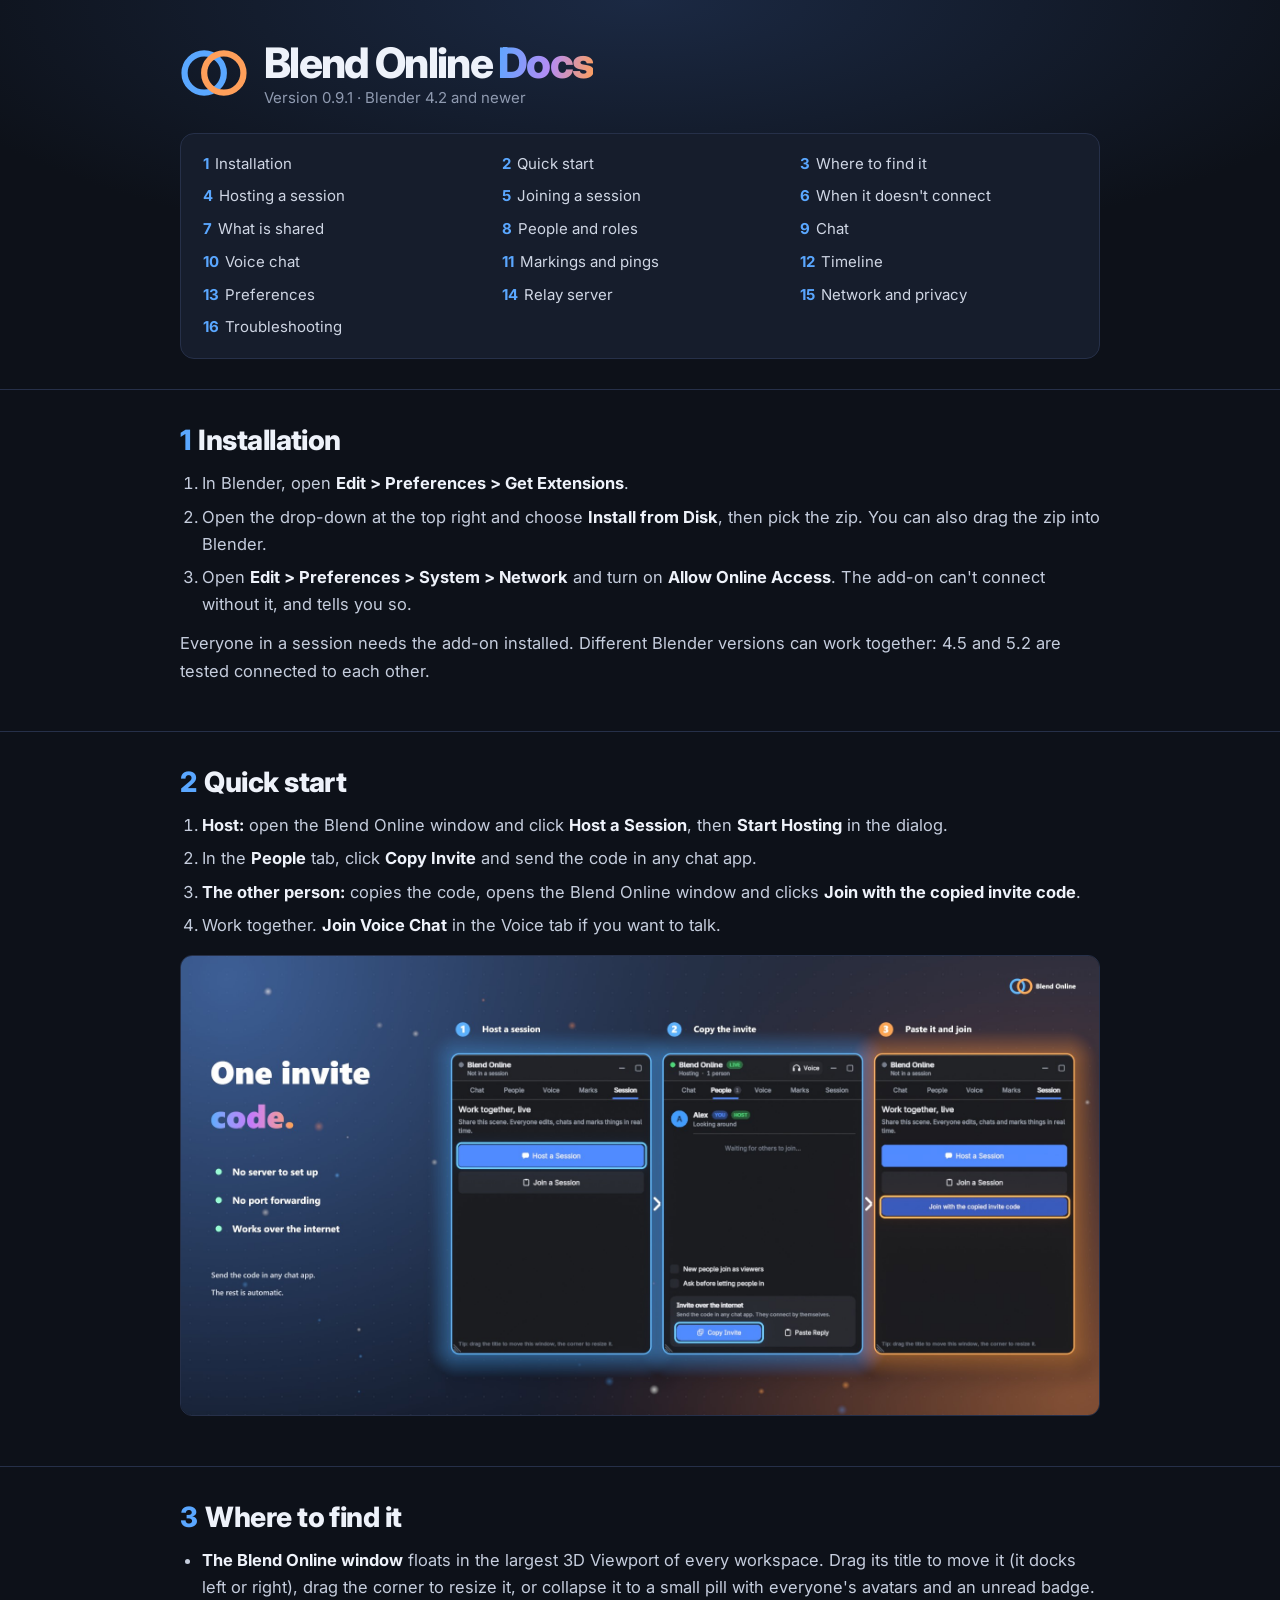
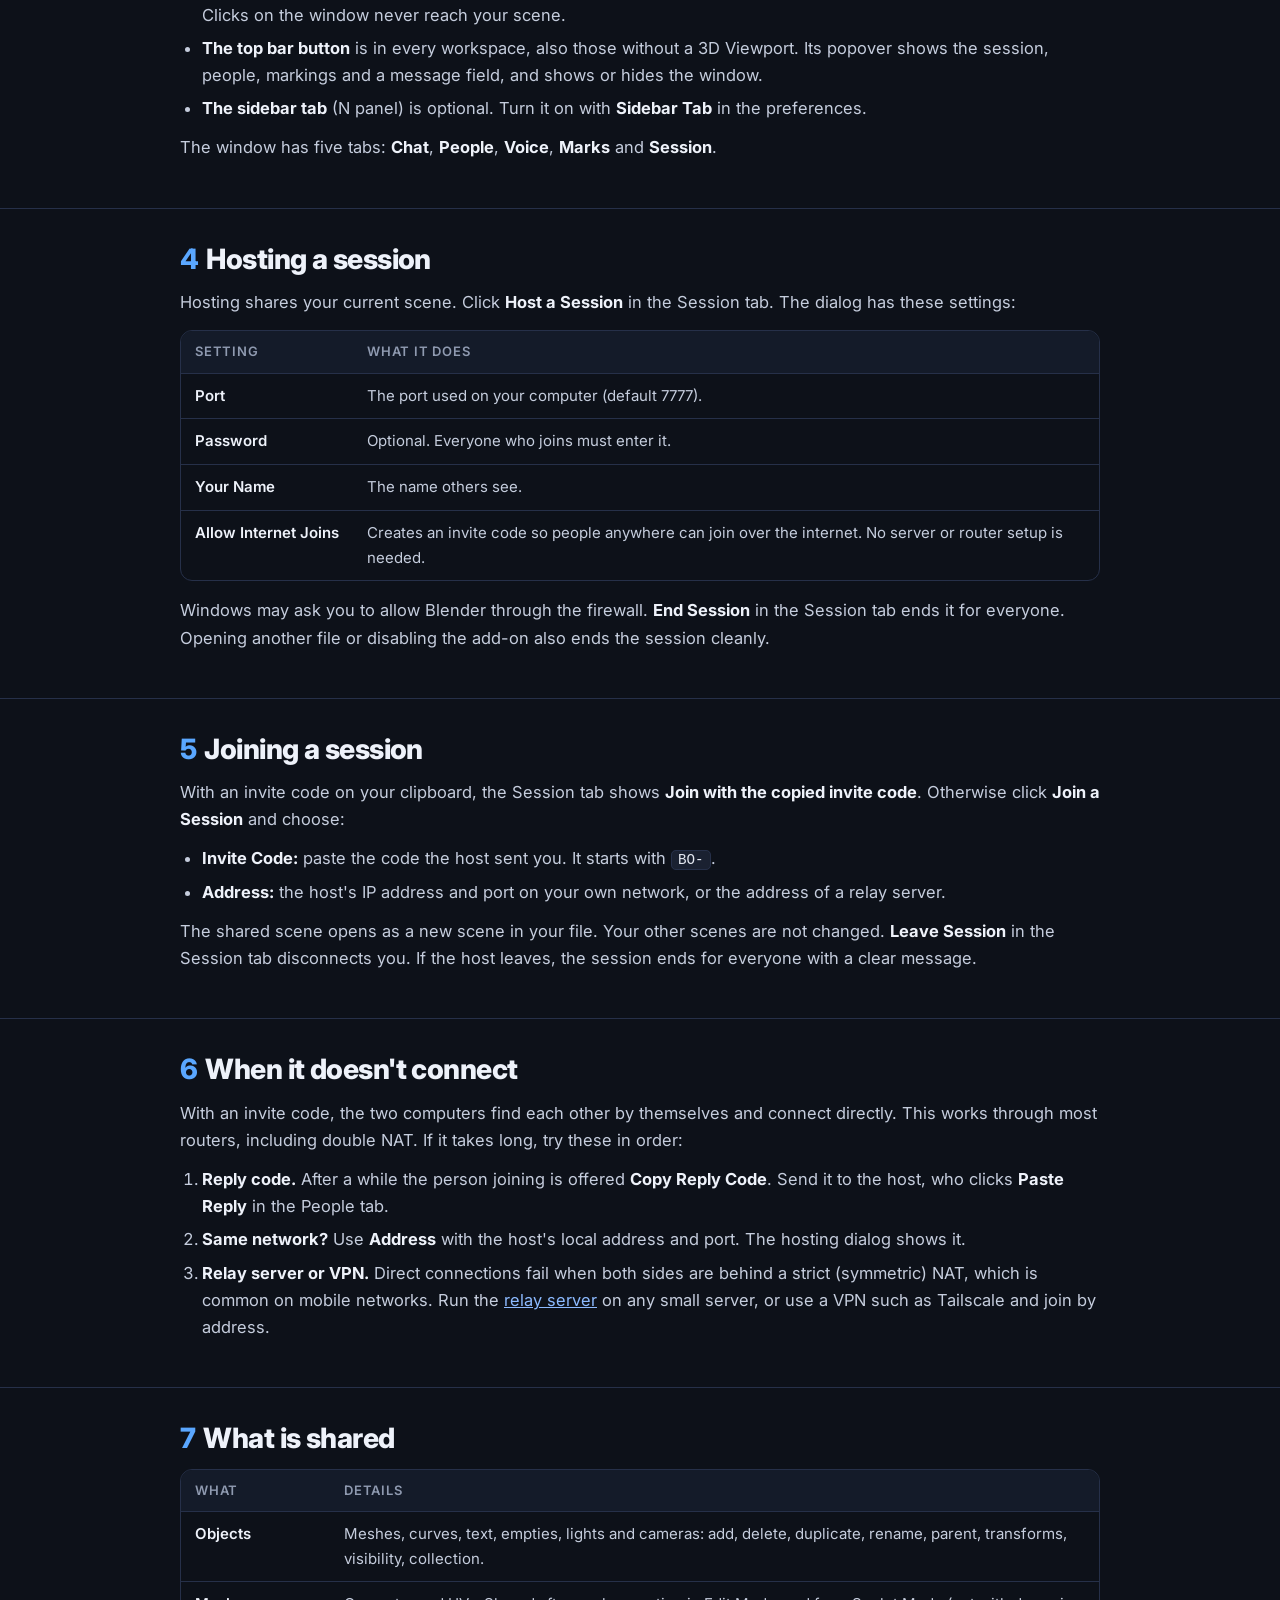
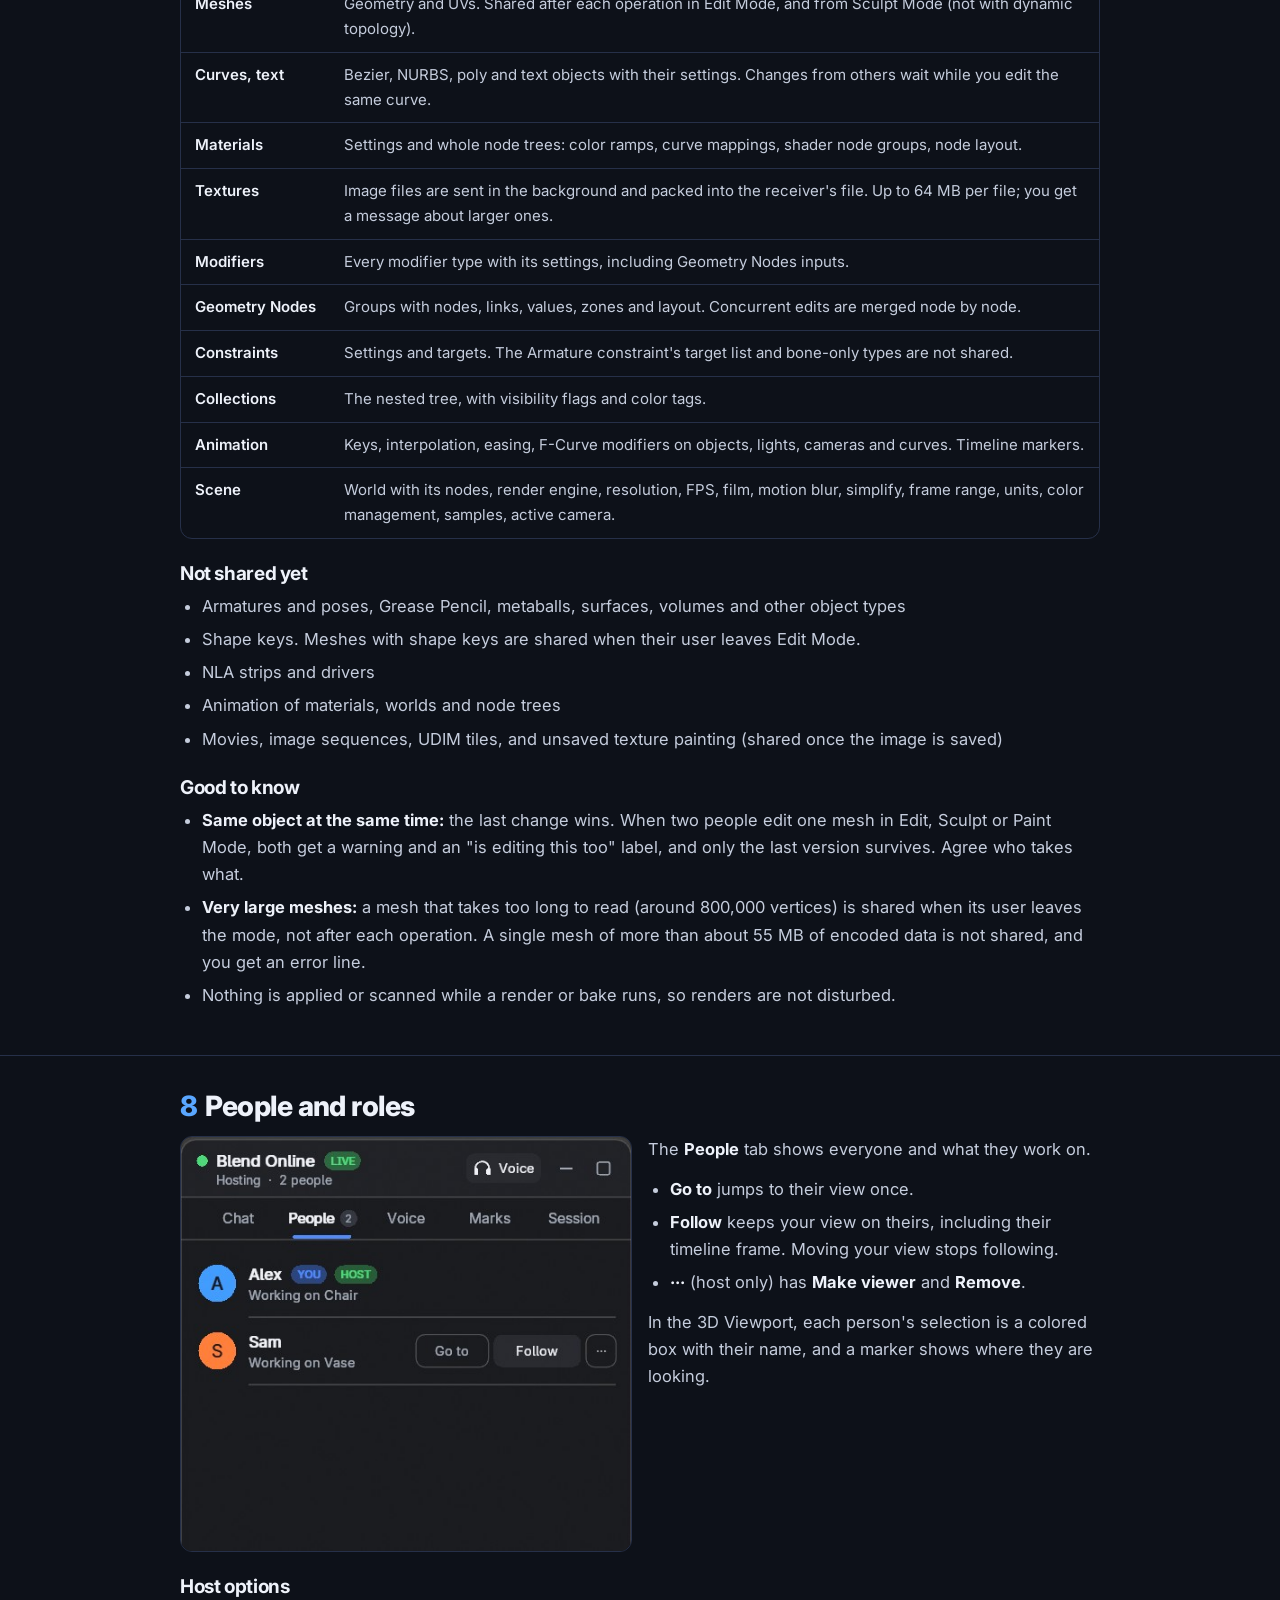
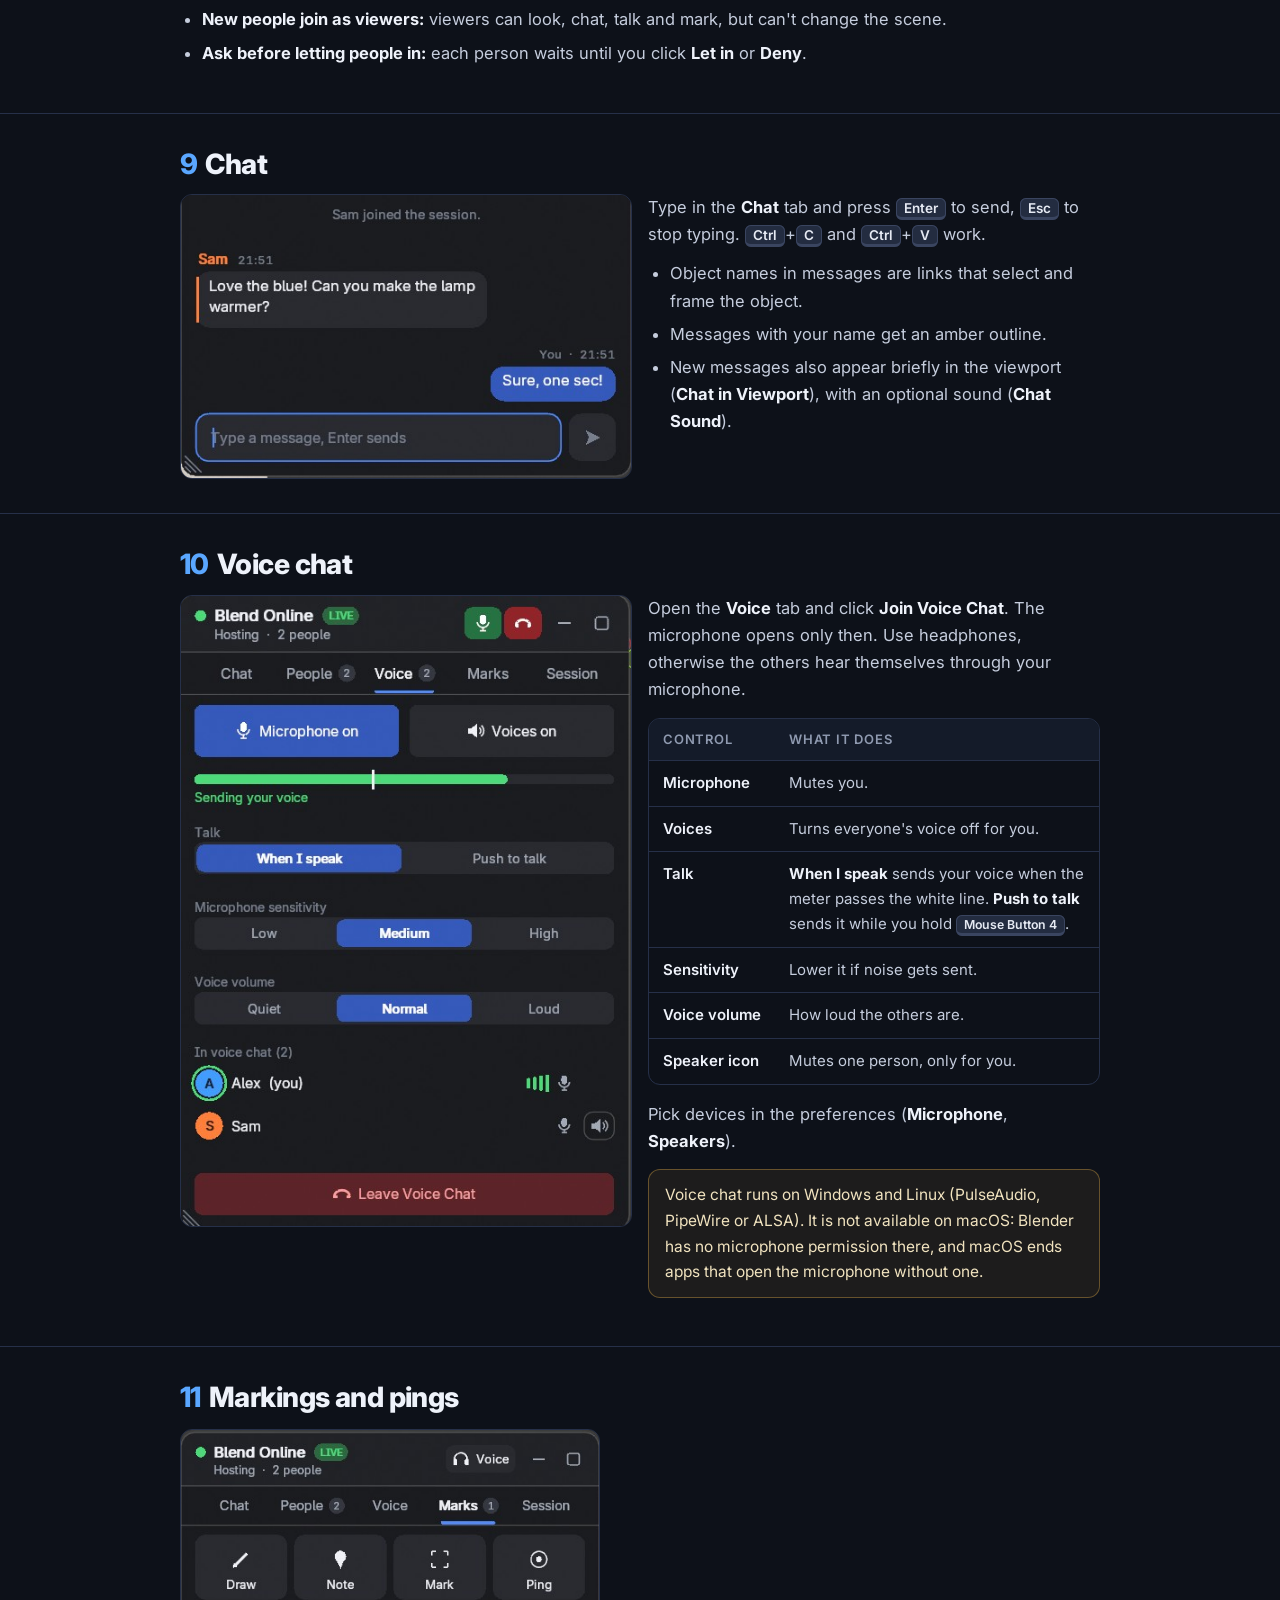
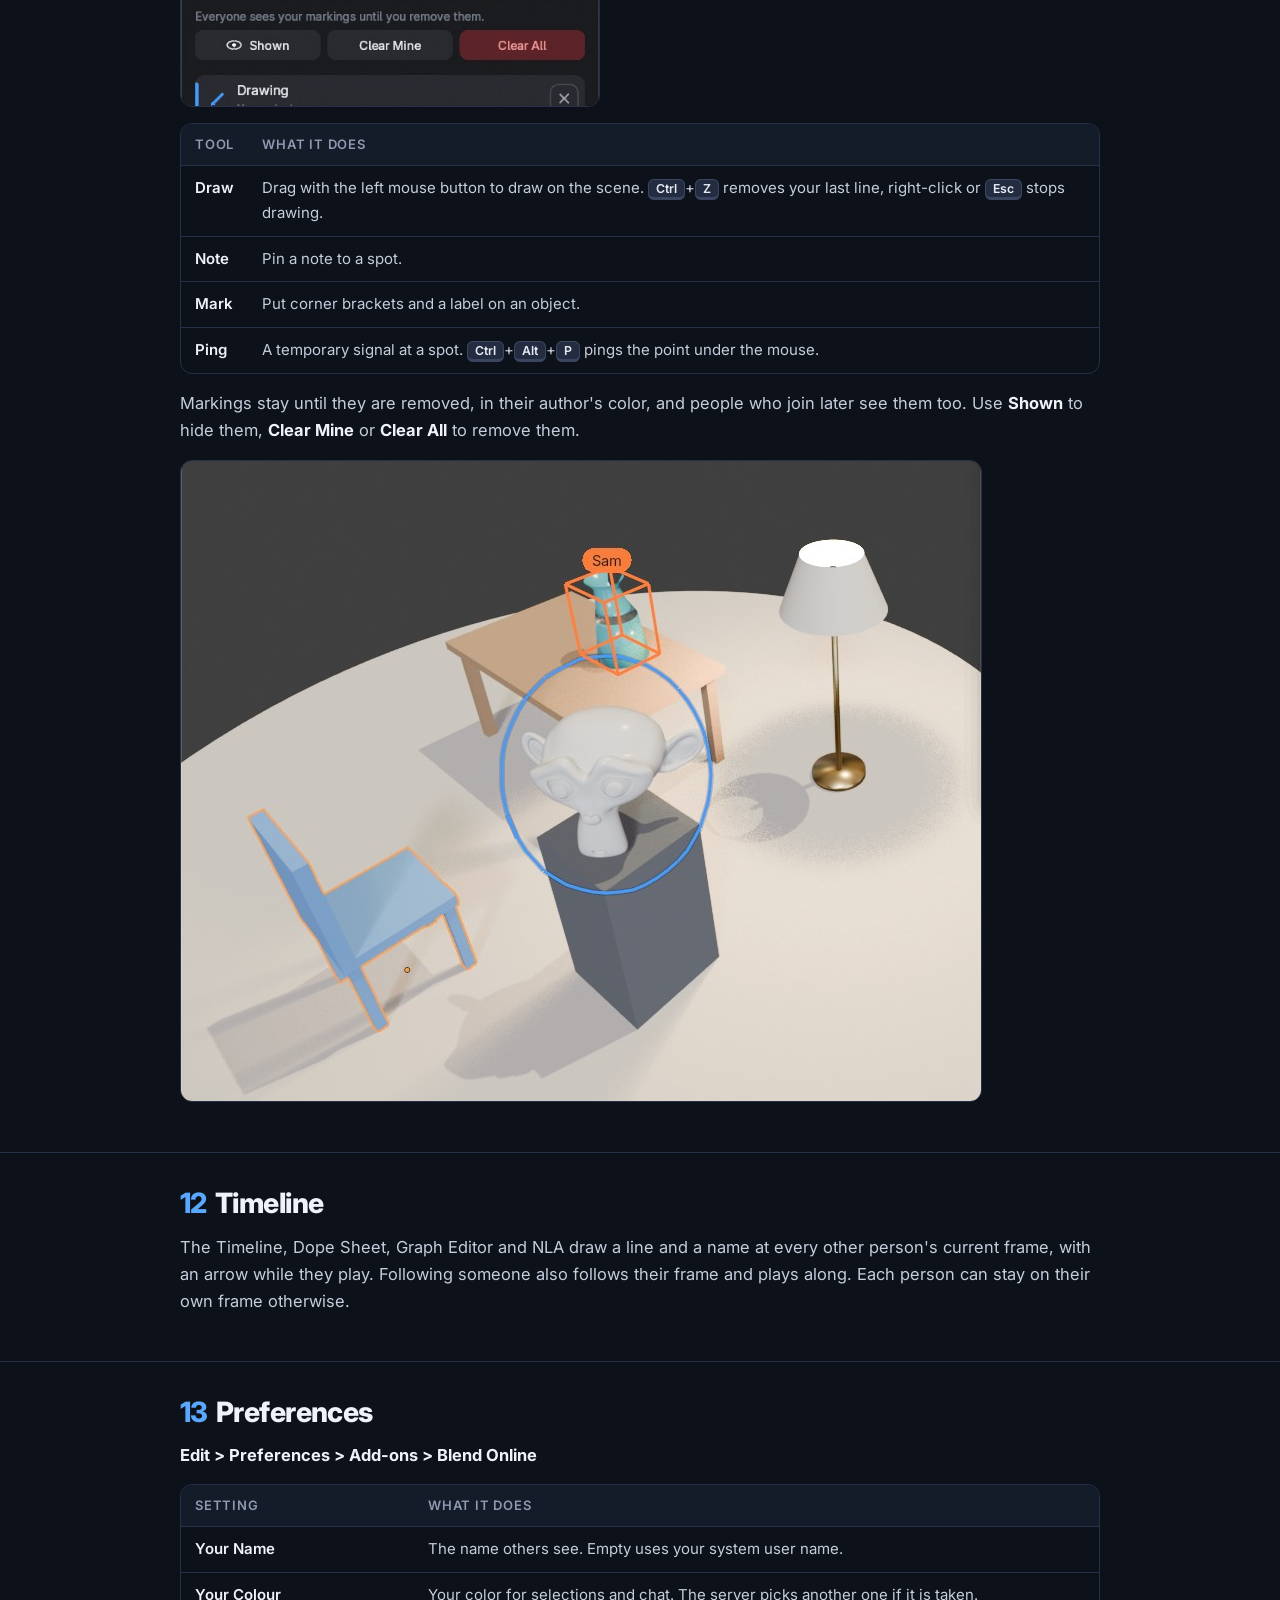
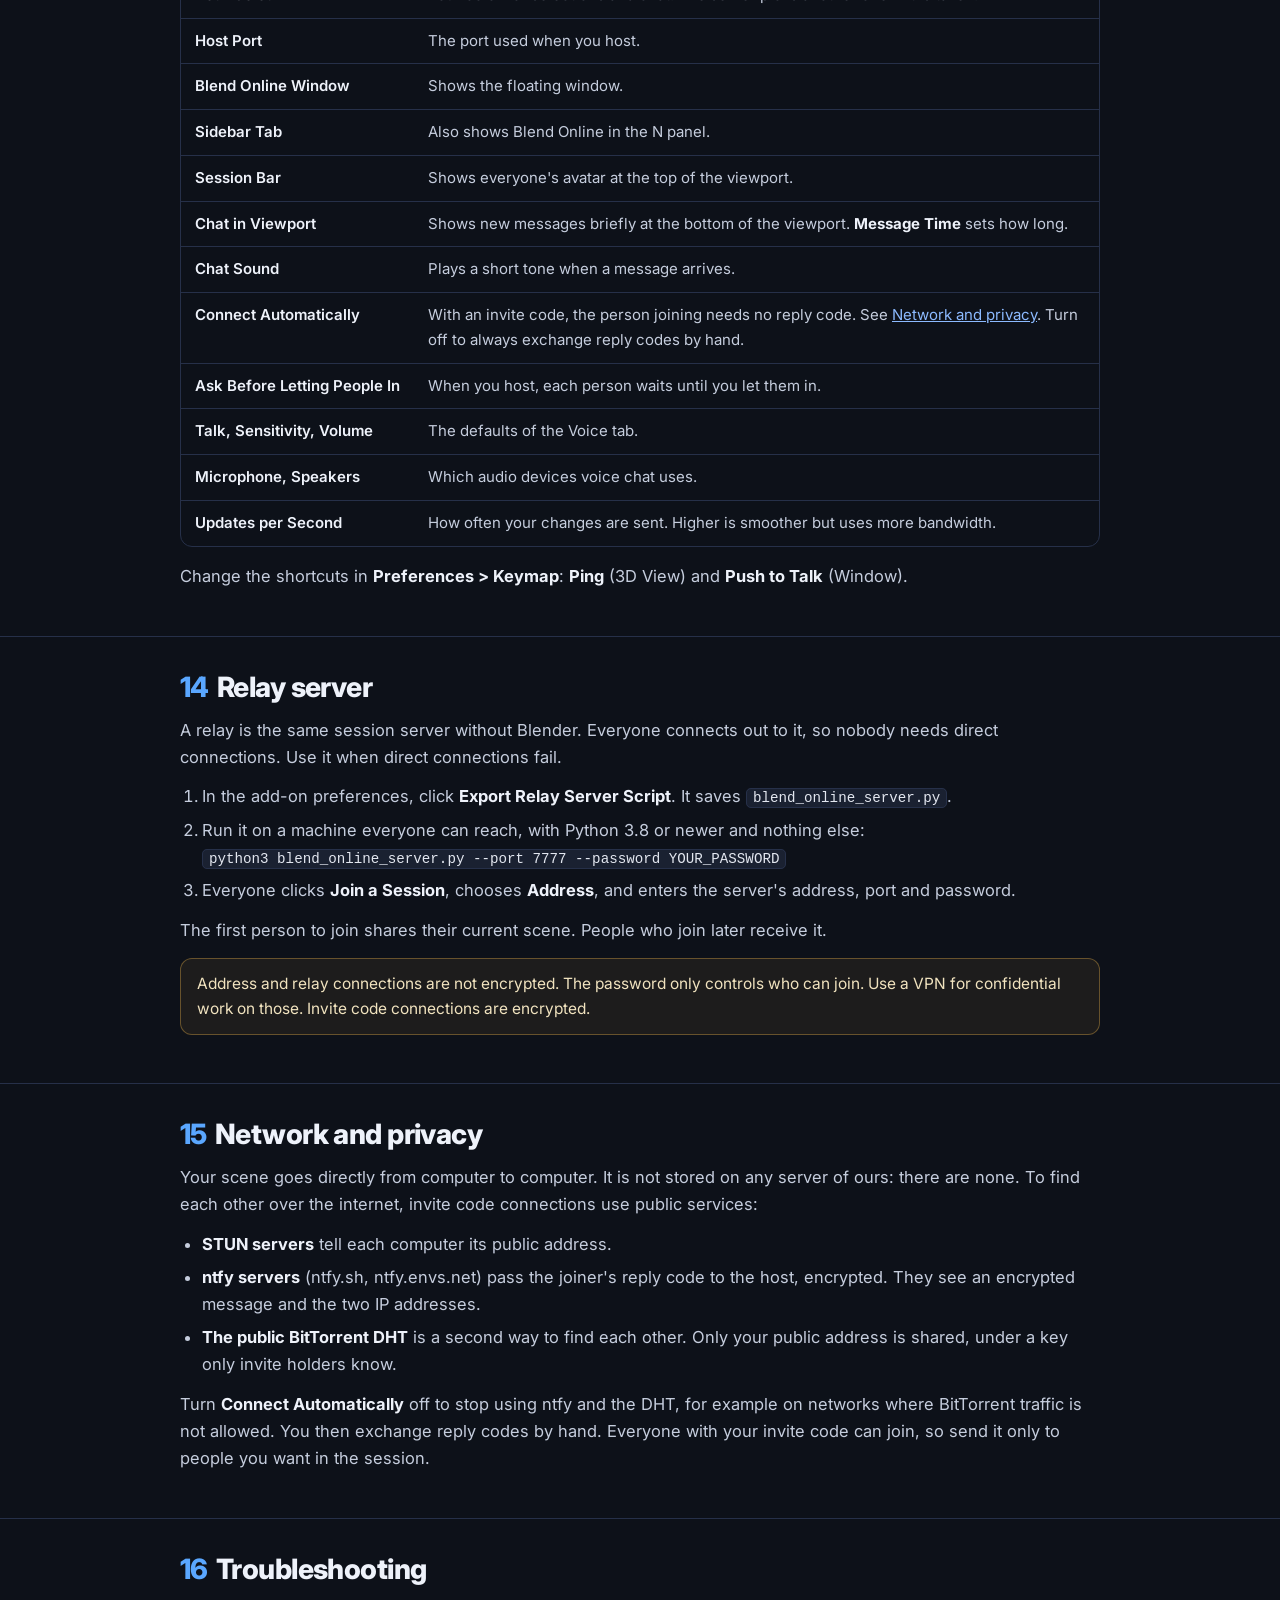
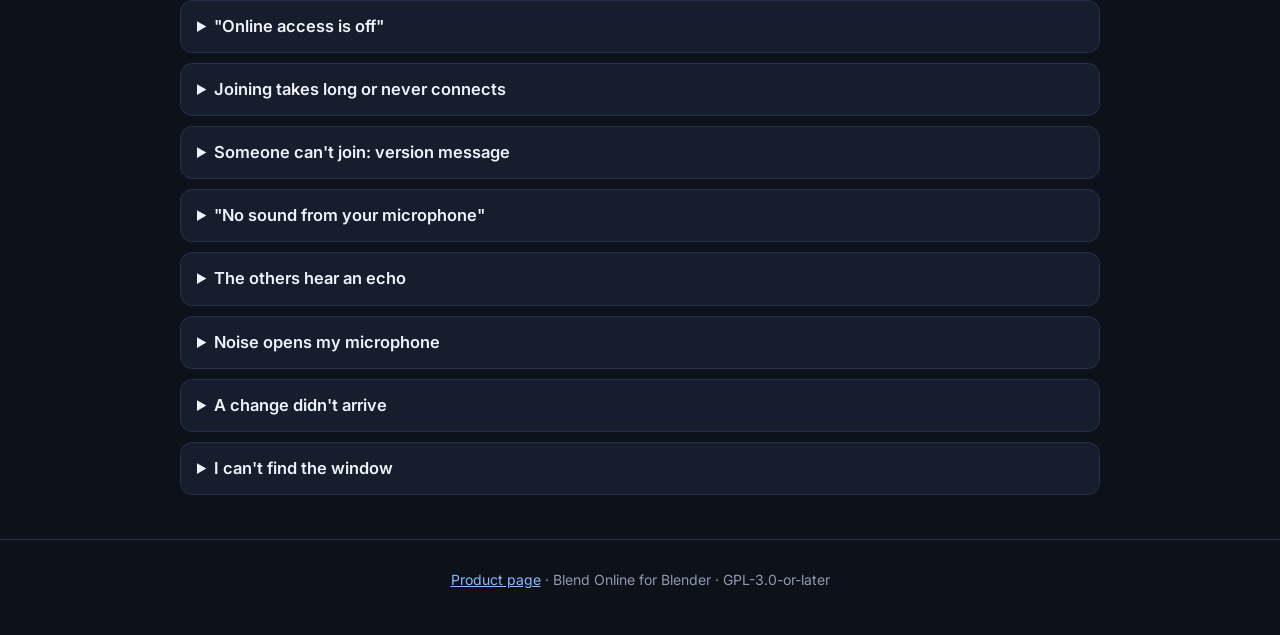
==== docs.html @ 341006d5 "Add Blend Online product page and documentation Co-Authored-By: Claude Opus 5.5 <noreply@anthropic.c" ====
<!doctype html>
<html lang="en">
<head>
<meta charset="utf-8">
<meta name="viewport" content="width=device-width, initial-scale=1">
<title>Blend Online Docs</title>
<meta name="description" content="Documentation for the Blend Online Blender add-on: installation, hosting and joining, what is shared, people and roles, chat, voice, markings, preferences, the relay server and troubleshooting.">
<link rel="icon" href="images/logo.png">
<link rel="stylesheet" href="assets/style.css">
<style>
body { font-size: 16.5px; line-height: 1.65; }
.wrap { max-width: 960px; }
header { padding: 40px 0 30px; background: radial-gradient(ellipse 80% 90% at 50% 0%, #1b2943 0%, var(--bg) 75%); }
.brand .logo { width: 68px; height: 50px; }
.brand h1 { font-size: clamp(28px, 4.5vw, 42px); line-height: 1.1; }
.brand small { display: block; font-size: 15px; color: var(--muted); font-weight: 400; letter-spacing: 0; margin-top: 4px; }
section { padding: 34px 0; }
h2 { font-size: 28px; }
h2 .n { color: var(--accent); margin-right: 8px; }
h3 { font-size: 19px; margin: 24px 0 8px; }
p { margin: 0 0 12px; }
ol, ul { margin: 0 0 12px; padding-left: 22px; color: var(--soft); }
li { margin-bottom: 6px; }
.toc { display: grid; grid-template-columns: repeat(3, 1fr); gap: 8px 22px; margin-top: 26px; padding: 18px 22px;
  background: var(--card); border: 1px solid var(--line); border-radius: 14px; }
.toc a { color: #cfd6e4; text-decoration: none; font-size: 15px; }
.toc a:hover { color: var(--accent2); }
.toc a span { color: var(--accent); margin-right: 6px; font-weight: 700; }
.tbl-wrap { overflow-x: auto; margin: 14px 0 16px; border: 1px solid var(--line); border-radius: 12px; }
table { width: 100%; border-collapse: collapse; font-size: 15px; }
th, td { text-align: left; padding: 10px 14px; border-bottom: 1px solid var(--line); vertical-align: top; color: var(--soft); }
tr:last-child td { border-bottom: 0; }
th { background: #141b29; color: var(--muted); font-weight: 600; font-size: 13px; text-transform: uppercase; letter-spacing: .8px; }
td:first-child { color: var(--text); font-weight: 600; white-space: nowrap; }
.shot { border-radius: 12px; border: 1px solid var(--line); margin: 16px 0; }
.two { display: grid; grid-template-columns: 1fr 1fr; gap: 16px; align-items: start; }
.two > * { min-width: 0; }
.two .shot { margin: 0; }
.narrow { max-width: 420px; }
details { background: var(--card); border: 1px solid var(--line); border-radius: 12px; padding: 12px 16px; margin-bottom: 10px; }
summary { cursor: pointer; font-weight: 600; color: var(--text); }
details p, details ul { margin: 10px 0 2px; }
footer { padding: 28px 0 44px; }
@media (max-width: 760px) {
  .toc { grid-template-columns: 1fr 1fr; }
  .two { grid-template-columns: 1fr; }
  td:first-child { white-space: normal; }
}
</style>
</head>
<body>

<header>
  <div class="wrap">
    <div class="brand"><img class="logo" src="images/logo.svg" alt=""><h1>Blend Online <span class="grad">Docs</span><small>Version 0.9.1 · Blender 4.2 and newer</small></h1></div>
    <nav class="toc">
      <a href="#install"><span>1</span>Installation</a>
      <a href="#quick"><span>2</span>Quick start</a>
      <a href="#where"><span>3</span>Where to find it</a>
      <a href="#host"><span>4</span>Hosting a session</a>
      <a href="#join"><span>5</span>Joining a session</a>
      <a href="#connect"><span>6</span>When it doesn't connect</a>
      <a href="#shared"><span>7</span>What is shared</a>
      <a href="#people"><span>8</span>People and roles</a>
      <a href="#chat"><span>9</span>Chat</a>
      <a href="#voice"><span>10</span>Voice chat</a>
      <a href="#marks"><span>11</span>Markings and pings</a>
      <a href="#anim"><span>12</span>Timeline</a>
      <a href="#prefs"><span>13</span>Preferences</a>
      <a href="#relay"><span>14</span>Relay server</a>
      <a href="#privacy"><span>15</span>Network and privacy</a>
      <a href="#faq"><span>16</span>Troubleshooting</a>
    </nav>
  </div>
</header>

<section id="install">
  <div class="wrap">
    <h2><span class="n">1</span>Installation</h2>
    <ol>
      <li>In Blender, open <b>Edit &gt; Preferences &gt; Get Extensions</b>.</li>
      <li>Open the drop-down at the top right and choose <b>Install from Disk</b>, then pick the zip. You can also drag the zip into Blender.</li>
      <li>Open <b>Edit &gt; Preferences &gt; System &gt; Network</b> and turn on <b>Allow Online Access</b>. The add-on can't connect without it, and tells you so.</li>
    </ol>
    <p>Everyone in a session needs the add-on installed. Different Blender versions can work together: 4.5 and 5.2 are tested connected to each other.</p>
  </div>
</section>

<section id="quick">
  <div class="wrap">
    <h2><span class="n">2</span>Quick start</h2>
    <ol>
      <li><b>Host:</b> open the Blend Online window and click <b>Host a Session</b>, then <b>Start Hosting</b> in the dialog.</li>
      <li>In the <b>People</b> tab, click <b>Copy Invite</b> and send the code in any chat app.</li>
      <li><b>The other person:</b> copies the code, opens the Blend Online window and clicks <b>Join with the copied invite code</b>.</li>
      <li>Work together. <b>Join Voice Chat</b> in the Voice tab if you want to talk.</li>
    </ol>
    <img class="shot" src="images/store_invite.jpg" alt="Host a session, copy the invite, paste it and join" loading="lazy">
  </div>
</section>

<section id="where">
  <div class="wrap">
    <h2><span class="n">3</span>Where to find it</h2>
    <ul>
      <li><b>The Blend Online window</b> floats in the largest 3D Viewport of every workspace. Drag its title to move it (it docks left or right), drag the corner to resize it, or collapse it to a small pill with everyone's avatars and an unread badge. Clicks on the window never reach your scene.</li>
      <li><b>The top bar button</b> is in every workspace, also those without a 3D Viewport. Its popover shows the session, people, markings and a message field, and shows or hides the window.</li>
      <li><b>The sidebar tab</b> (N panel) is optional. Turn it on with <b>Sidebar Tab</b> in the preferences.</li>
    </ul>
    <p>The window has five tabs: <b>Chat</b>, <b>People</b>, <b>Voice</b>, <b>Marks</b> and <b>Session</b>.</p>
  </div>
</section>

<section id="host">
  <div class="wrap">
    <h2><span class="n">4</span>Hosting a session</h2>
    <p>Hosting shares your current scene. Click <b>Host a Session</b> in the Session tab. The dialog has these settings:</p>
    <div class="tbl-wrap"><table>
      <tr><th>Setting</th><th>What it does</th></tr>
      <tr><td>Port</td><td>The port used on your computer (default 7777).</td></tr>
      <tr><td>Password</td><td>Optional. Everyone who joins must enter it.</td></tr>
      <tr><td>Your Name</td><td>The name others see.</td></tr>
      <tr><td>Allow Internet Joins</td><td>Creates an invite code so people anywhere can join over the internet. No server or router setup is needed.</td></tr>
    </table></div>
    <p>Windows may ask you to allow Blender through the firewall. <b>End Session</b> in the Session tab ends it for everyone. Opening another file or disabling the add-on also ends the session cleanly.</p>
  </div>
</section>

<section id="join">
  <div class="wrap">
    <h2><span class="n">5</span>Joining a session</h2>
    <p>With an invite code on your clipboard, the Session tab shows <b>Join with the copied invite code</b>. Otherwise click <b>Join a Session</b> and choose:</p>
    <ul>
      <li><b>Invite Code:</b> paste the code the host sent you. It starts with <code>BO-</code>.</li>
      <li><b>Address:</b> the host's IP address and port on your own network, or the address of a relay server.</li>
    </ul>
    <p>The shared scene opens as a new scene in your file. Your other scenes are not changed. <b>Leave Session</b> in the Session tab disconnects you. If the host leaves, the session ends for everyone with a clear message.</p>
  </div>
</section>

<section id="connect">
  <div class="wrap">
    <h2><span class="n">6</span>When it doesn't connect</h2>
    <p>With an invite code, the two computers find each other by themselves and connect directly. This works through most routers, including double NAT. If it takes long, try these in order:</p>
    <ol>
      <li><b>Reply code.</b> After a while the person joining is offered <b>Copy Reply Code</b>. Send it to the host, who clicks <b>Paste Reply</b> in the People tab.</li>
      <li><b>Same network?</b> Use <b>Address</b> with the host's local address and port. The hosting dialog shows it.</li>
      <li><b>Relay server or VPN.</b> Direct connections fail when both sides are behind a strict (symmetric) NAT, which is common on mobile networks. Run the <a href="#relay">relay server</a> on any small server, or use a VPN such as Tailscale and join by address.</li>
    </ol>
  </div>
</section>

<section id="shared">
  <div class="wrap">
    <h2><span class="n">7</span>What is shared</h2>
    <div class="tbl-wrap"><table>
      <tr><th>What</th><th>Details</th></tr>
      <tr><td>Objects</td><td>Meshes, curves, text, empties, lights and cameras: add, delete, duplicate, rename, parent, transforms, visibility, collection.</td></tr>
      <tr><td>Meshes</td><td>Geometry and UVs. Shared after each operation in Edit Mode, and from Sculpt Mode (not with dynamic topology).</td></tr>
      <tr><td>Curves, text</td><td>Bezier, NURBS, poly and text objects with their settings. Changes from others wait while you edit the same curve.</td></tr>
      <tr><td>Materials</td><td>Settings and whole node trees: color ramps, curve mappings, shader node groups, node layout.</td></tr>
      <tr><td>Textures</td><td>Image files are sent in the background and packed into the receiver's file. Up to 64 MB per file; you get a message about larger ones.</td></tr>
      <tr><td>Modifiers</td><td>Every modifier type with its settings, including Geometry Nodes inputs.</td></tr>
      <tr><td>Geometry Nodes</td><td>Groups with nodes, links, values, zones and layout. Concurrent edits are merged node by node.</td></tr>
      <tr><td>Constraints</td><td>Settings and targets. The Armature constraint's target list and bone-only types are not shared.</td></tr>
      <tr><td>Collections</td><td>The nested tree, with visibility flags and color tags.</td></tr>
      <tr><td>Animation</td><td>Keys, interpolation, easing, F-Curve modifiers on objects, lights, cameras and curves. Timeline markers.</td></tr>
      <tr><td>Scene</td><td>World with its nodes, render engine, resolution, FPS, film, motion blur, simplify, frame range, units, color management, samples, active camera.</td></tr>
    </table></div>
    <h3>Not shared yet</h3>
    <ul>
      <li>Armatures and poses, Grease Pencil, metaballs, surfaces, volumes and other object types</li>
      <li>Shape keys. Meshes with shape keys are shared when their user leaves Edit Mode.</li>
      <li>NLA strips and drivers</li>
      <li>Animation of materials, worlds and node trees</li>
      <li>Movies, image sequences, UDIM tiles, and unsaved texture painting (shared once the image is saved)</li>
    </ul>
    <h3>Good to know</h3>
    <ul>
      <li><b>Same object at the same time:</b> the last change wins. When two people edit one mesh in Edit, Sculpt or Paint Mode, both get a warning and an "is editing this too" label, and only the last version survives. Agree who takes what.</li>
      <li><b>Very large meshes:</b> a mesh that takes too long to read (around 800,000 vertices) is shared when its user leaves the mode, not after each operation. A single mesh of more than about 55 MB of encoded data is not shared, and you get an error line.</li>
      <li>Nothing is applied or scanned while a render or bake runs, so renders are not disturbed.</li>
    </ul>
  </div>
</section>

<section id="people">
  <div class="wrap">
    <h2><span class="n">8</span>People and roles</h2>
    <div class="two">
      <img class="shot" src="images/win_people.jpg" alt="The People tab" loading="lazy">
      <div>
        <p>The <b>People</b> tab shows everyone and what they work on.</p>
        <ul>
          <li><b>Go to</b> jumps to their view once.</li>
          <li><b>Follow</b> keeps your view on theirs, including their timeline frame. Moving your view stops following.</li>
          <li><b>···</b> (host only) has <b>Make viewer</b> and <b>Remove</b>.</li>
        </ul>
        <p>In the 3D Viewport, each person's selection is a colored box with their name, and a marker shows where they are looking.</p>
      </div>
    </div>
    <h3>Host options</h3>
    <ul>
      <li><b>New people join as viewers:</b> viewers can look, chat, talk and mark, but can't change the scene.</li>
      <li><b>Ask before letting people in:</b> each person waits until you click <b>Let in</b> or <b>Deny</b>.</li>
    </ul>
  </div>
</section>

<section id="chat">
  <div class="wrap">
    <h2><span class="n">9</span>Chat</h2>
    <div class="two">
      <img class="shot" src="images/win_chat.jpg" alt="The Chat tab with messages" loading="lazy">
      <div>
        <p>Type in the <b>Chat</b> tab and press <kbd>Enter</kbd> to send, <kbd>Esc</kbd> to stop typing. <kbd>Ctrl</kbd>+<kbd>C</kbd> and <kbd>Ctrl</kbd>+<kbd>V</kbd> work.</p>
        <ul>
          <li>Object names in messages are links that select and frame the object.</li>
          <li>Messages with your name get an amber outline.</li>
          <li>New messages also appear briefly in the viewport (<b>Chat in Viewport</b>), with an optional sound (<b>Chat Sound</b>).</li>
        </ul>
      </div>
    </div>
  </div>
</section>

<section id="voice">
  <div class="wrap">
    <h2><span class="n">10</span>Voice chat</h2>
    <div class="two">
      <img class="shot" src="images/win_voice.jpg" alt="The Voice tab" loading="lazy">
      <div>
        <p>Open the <b>Voice</b> tab and click <b>Join Voice Chat</b>. The microphone opens only then. Use headphones, otherwise the others hear themselves through your microphone.</p>
        <div class="tbl-wrap"><table>
          <tr><th>Control</th><th>What it does</th></tr>
          <tr><td>Microphone</td><td>Mutes you.</td></tr>
          <tr><td>Voices</td><td>Turns everyone's voice off for you.</td></tr>
          <tr><td>Talk</td><td><b>When I speak</b> sends your voice when the meter passes the white line. <b>Push to talk</b> sends it while you hold <kbd>Mouse Button 4</kbd>.</td></tr>
          <tr><td>Sensitivity</td><td>Lower it if noise gets sent.</td></tr>
          <tr><td>Voice volume</td><td>How loud the others are.</td></tr>
          <tr><td>Speaker icon</td><td>Mutes one person, only for you.</td></tr>
        </table></div>
        <p>Pick devices in the preferences (<b>Microphone</b>, <b>Speakers</b>).</p>
        <p class="note warn">Voice chat runs on Windows and Linux (PulseAudio, PipeWire or ALSA). It is not available on macOS: Blender has no microphone permission there, and macOS ends apps that open the microphone without one.</p>
      </div>
    </div>
  </div>
</section>

<section id="marks">
  <div class="wrap">
    <h2><span class="n">11</span>Markings and pings</h2>
    <img class="shot narrow" src="images/win_marks.jpg" alt="The Marks tab" loading="lazy">
    <div class="tbl-wrap"><table>
      <tr><th>Tool</th><th>What it does</th></tr>
      <tr><td>Draw</td><td>Drag with the left mouse button to draw on the scene. <kbd>Ctrl</kbd>+<kbd>Z</kbd> removes your last line, right-click or <kbd>Esc</kbd> stops drawing.</td></tr>
      <tr><td>Note</td><td>Pin a note to a spot.</td></tr>
      <tr><td>Mark</td><td>Put corner brackets and a label on an object.</td></tr>
      <tr><td>Ping</td><td>A temporary signal at a spot. <kbd>Ctrl</kbd>+<kbd>Alt</kbd>+<kbd>P</kbd> pings the point under the mouse.</td></tr>
    </table></div>
    <p>Markings stay until they are removed, in their author's color, and people who join later see them too. Use <b>Shown</b> to hide them, <b>Clear Mine</b> or <b>Clear All</b> to remove them.</p>
    <img class="shot" src="images/scene_draw.jpg" alt="A drawing around an object in the 3D Viewport" loading="lazy">
  </div>
</section>

<section id="anim">
  <div class="wrap">
    <h2><span class="n">12</span>Timeline</h2>
    <p>The Timeline, Dope Sheet, Graph Editor and NLA draw a line and a name at every other person's current frame, with an arrow while they play. Following someone also follows their frame and plays along. Each person can stay on their own frame otherwise.</p>
  </div>
</section>

<section id="prefs">
  <div class="wrap">
    <h2><span class="n">13</span>Preferences</h2>
    <p><b>Edit &gt; Preferences &gt; Add-ons &gt; Blend Online</b></p>
    <div class="tbl-wrap"><table>
      <tr><th>Setting</th><th>What it does</th></tr>
      <tr><td>Your Name</td><td>The name others see. Empty uses your system user name.</td></tr>
      <tr><td>Your Colour</td><td>Your color for selections and chat. The server picks another one if it is taken.</td></tr>
      <tr><td>Host Port</td><td>The port used when you host.</td></tr>
      <tr><td>Blend Online Window</td><td>Shows the floating window.</td></tr>
      <tr><td>Sidebar Tab</td><td>Also shows Blend Online in the N panel.</td></tr>
      <tr><td>Session Bar</td><td>Shows everyone's avatar at the top of the viewport.</td></tr>
      <tr><td>Chat in Viewport</td><td>Shows new messages briefly at the bottom of the viewport. <b>Message Time</b> sets how long.</td></tr>
      <tr><td>Chat Sound</td><td>Plays a short tone when a message arrives.</td></tr>
      <tr><td>Connect Automatically</td><td>With an invite code, the person joining needs no reply code. See <a href="#privacy">Network and privacy</a>. Turn off to always exchange reply codes by hand.</td></tr>
      <tr><td>Ask Before Letting People In</td><td>When you host, each person waits until you let them in.</td></tr>
      <tr><td>Talk, Sensitivity, Volume</td><td>The defaults of the Voice tab.</td></tr>
      <tr><td>Microphone, Speakers</td><td>Which audio devices voice chat uses.</td></tr>
      <tr><td>Updates per Second</td><td>How often your changes are sent. Higher is smoother but uses more bandwidth.</td></tr>
    </table></div>
    <p>Change the shortcuts in <b>Preferences &gt; Keymap</b>: <b>Ping</b> (3D View) and <b>Push to Talk</b> (Window).</p>
  </div>
</section>

<section id="relay">
  <div class="wrap">
    <h2><span class="n">14</span>Relay server</h2>
    <p>A relay is the same session server without Blender. Everyone connects out to it, so nobody needs direct connections. Use it when direct connections fail.</p>
    <ol>
      <li>In the add-on preferences, click <b>Export Relay Server Script</b>. It saves <code>blend_online_server.py</code>.</li>
      <li>Run it on a machine everyone can reach, with Python 3.8 or newer and nothing else: <br><code>python3 blend_online_server.py --port 7777 --password YOUR_PASSWORD</code></li>
      <li>Everyone clicks <b>Join a Session</b>, chooses <b>Address</b>, and enters the server's address, port and password.</li>
    </ol>
    <p>The first person to join shares their current scene. People who join later receive it.</p>
    <p class="note warn">Address and relay connections are not encrypted. The password only controls who can join. Use a VPN for confidential work on those. Invite code connections are encrypted.</p>
  </div>
</section>

<section id="privacy">
  <div class="wrap">
    <h2><span class="n">15</span>Network and privacy</h2>
    <p>Your scene goes directly from computer to computer. It is not stored on any server of ours: there are none. To find each other over the internet, invite code connections use public services:</p>
    <ul>
      <li><b>STUN servers</b> tell each computer its public address.</li>
      <li><b>ntfy servers</b> (ntfy.sh, ntfy.envs.net) pass the joiner's reply code to the host, encrypted. They see an encrypted message and the two IP addresses.</li>
      <li><b>The public BitTorrent DHT</b> is a second way to find each other. Only your public address is shared, under a key only invite holders know.</li>
    </ul>
    <p>Turn <b>Connect Automatically</b> off to stop using ntfy and the DHT, for example on networks where BitTorrent traffic is not allowed. You then exchange reply codes by hand. Everyone with your invite code can join, so send it only to people you want in the session.</p>
  </div>
</section>

<section id="faq">
  <div class="wrap">
    <h2><span class="n">16</span>Troubleshooting</h2>
    <details><summary>"Online access is off"</summary><p>Turn on <b>Allow Online Access</b> in <b>Edit &gt; Preferences &gt; System &gt; Network</b>.</p></details>
    <details><summary>Joining takes long or never connects</summary><p>Follow <a href="#connect">When it doesn't connect</a>. Check that Windows allows Blender through the firewall.</p></details>
    <details><summary>Someone can't join: version message</summary><p>Everyone needs a compatible version of the add-on. Update to the same version.</p></details>
    <details><summary>"No sound from your microphone"</summary><p>Check <b>Windows Settings &gt; Privacy &gt; Microphone</b> (desktop apps), or choose another microphone in the preferences.</p></details>
    <details><summary>The others hear an echo</summary><p>Use headphones. Without them, your microphone picks up their voices from your speakers.</p></details>
    <details><summary>Noise opens my microphone</summary><p>Set <b>Microphone Sensitivity</b> lower, or use <b>Push to talk</b>.</p></details>
    <details><summary>A change didn't arrive</summary><p>Check <a href="#shared">What is shared</a>. A viewer's changes are put back, and changes from others wait while a tool is running.</p></details>
    <details><summary>I can't find the window</summary><p>It lives in the largest 3D Viewport of each workspace. Use the Blend Online button in the top bar to show it.</p></details>
  </div>
</section>

<footer>
  <div class="wrap"><a href="index.html">Product page</a> · Blend Online for Blender · GPL-3.0-or-later</div>
</footer>

<script src="assets/embed.js"></script>
</body>
</html>
---- assets/style.css ----
@font-face { font-family: "Inter"; font-style: normal; font-weight: 100 900; font-display: swap;
  src: url(../fonts/inter-latin-standard-normal.woff2) format("woff2");
  unicode-range: U+0000-00FF, U+0131, U+0152-0153, U+02BB-02BC, U+02C6, U+02DA, U+02DC, U+0304, U+0308, U+0329, U+2000-206F, U+20AC, U+2122, U+2191, U+2193, U+2212, U+2215, U+FEFF, U+FFFD; }
@font-face { font-family: "Inter"; font-style: normal; font-weight: 100 900; font-display: swap;
  src: url(../fonts/inter-latin-ext-standard-normal.woff2) format("woff2");
  unicode-range: U+0100-02BA, U+02BD-02C5, U+02C7-02CC, U+02CE-02D7, U+02DD-02FF, U+0304, U+0308, U+0329, U+1D00-1DBF, U+1E00-1E9F, U+1EF2-1EFF, U+2020, U+20A0-20AB, U+20AD-20C0, U+2113, U+2C60-2C7F, U+A720-A7FF; }

:root {
  --bg: #0d1119; --bg2: #121827; --card: #161d2c; --card2: #1b2335; --line: #263049;
  --text: #eef2fa; --soft: #c5cddd; --muted: #8f9ab0; --accent: #5aa7ff; --accent2: #8cbaff; --orange: #ff9f5a;
  --good: #43c47a; --warn: #f2b84b; --bad: #ff8a7a;
}
* { box-sizing: border-box; }
html { scroll-behavior: smooth; }
body {
  margin: 0; background: var(--bg); color: var(--text);
  font: 17px/1.6 "Inter", "Segoe UI", system-ui, -apple-system, "Helvetica Neue", Arial, sans-serif;
  -webkit-font-smoothing: antialiased; overflow-x: hidden;
}
img, video { max-width: 100%; display: block; }
a { color: var(--accent2); }
.wrap { max-width: 1100px; margin: 0 auto; padding: 0 20px; }
section { padding: 56px 0; border-top: 1px solid var(--line); scroll-margin-top: 10px; }
h1, h2, h3 { line-height: 1.15; margin: 0 0 14px; letter-spacing: -.02em; }
h2 { font-size: clamp(27px, 4vw, 40px); font-weight: 800; }
h3 { font-size: 20px; font-weight: 700; }
p { margin: 0 0 14px; color: var(--soft); }
b, strong { color: var(--text); }
.grad { background: linear-gradient(100deg, #5aa7ff, #b48cf5 55%, #ff9f5a); -webkit-background-clip: text; background-clip: text; color: transparent; }
.muted { color: var(--muted); }
.kicker { color: var(--accent2); font-weight: 700; letter-spacing: 3px; text-transform: uppercase; font-size: 13px; margin-bottom: 10px; }
.media { border-radius: 14px; overflow: hidden; border: 1px solid var(--line); box-shadow: 0 24px 60px rgba(0,0,0,.45); background: #000; }
.media img, .media video { width: 100%; }
figure { margin: 0; }
figcaption { margin-top: 10px; font-size: 15px; color: var(--muted); }
figcaption b { display: block; font-size: 17px; margin-bottom: 2px; }
kbd { font-family: inherit; font-size: .82em; font-weight: 600; background: #232c40; border: 1px solid #3a4560; border-bottom-width: 3px;
  border-radius: 6px; padding: 1px 7px; color: #e6eaf3; white-space: nowrap; }
code { font-family: Consolas, "SF Mono", monospace; font-size: .86em; background: #1a2131; border: 1px solid var(--line); border-radius: 5px; padding: 1px 6px; color: #e3e7f0; }

.logo { width: 76px; height: 56px; flex: none; }
.brand { display: flex; align-items: center; gap: 16px; }
.brand h1 { font-size: clamp(34px, 5.4vw, 56px); margin: 0; font-weight: 800; letter-spacing: -.04em; }

ul.ticks { list-style: none; padding: 0; margin: 0 0 14px; }
ul.ticks li { position: relative; padding-left: 26px; margin-bottom: 9px; color: var(--soft); }
ul.ticks li::before { content: ""; position: absolute; left: 0; top: .55em; width: 11px; height: 11px; border-radius: 3px; background: var(--accent); }

.split > *, .grid2 > *, .grid3 > *, .grid4 > * { min-width: 0; }
.split { display: grid; grid-template-columns: 1fr 1.35fr; gap: 40px; align-items: center; }
.split.rev { grid-template-columns: 1.35fr 1fr; }
.split.rev > .txt { order: 2; }
.grid2 { display: grid; grid-template-columns: repeat(2, 1fr); gap: 18px; }
.grid3 { display: grid; grid-template-columns: repeat(3, 1fr); gap: 18px; }
.grid4 { display: grid; grid-template-columns: repeat(4, 1fr); gap: 14px; }
.card { background: var(--card); border: 1px solid var(--line); border-radius: 16px; padding: 22px; }
.card h3 { margin-bottom: 8px; }
.card p { font-size: 15.5px; margin: 0; color: #a9b3c7; }
.note { background: rgba(90,167,255,.08); border: 1px solid rgba(90,167,255,.32); border-radius: 12px; padding: 12px 16px; margin: 14px 0; color: #d3e0f6; font-size: 15.5px; }
.warn { background: rgba(242,184,75,.07); border-color: rgba(242,184,75,.35); color: #f1e3bf; }
footer { padding: 34px 0 50px; border-top: 1px solid var(--line); color: var(--muted); font-size: 14px; text-align: center; }
footer a { color: var(--accent2); }

@media (max-width: 820px) {
  .split, .split.rev { grid-template-columns: 1fr; gap: 22px; }
  .split.rev > .txt { order: 0; }
  .grid2, .grid3 { grid-template-columns: 1fr; }
  .grid4 { grid-template-columns: repeat(2, 1fr); }
  section { padding: 40px 0; }
}
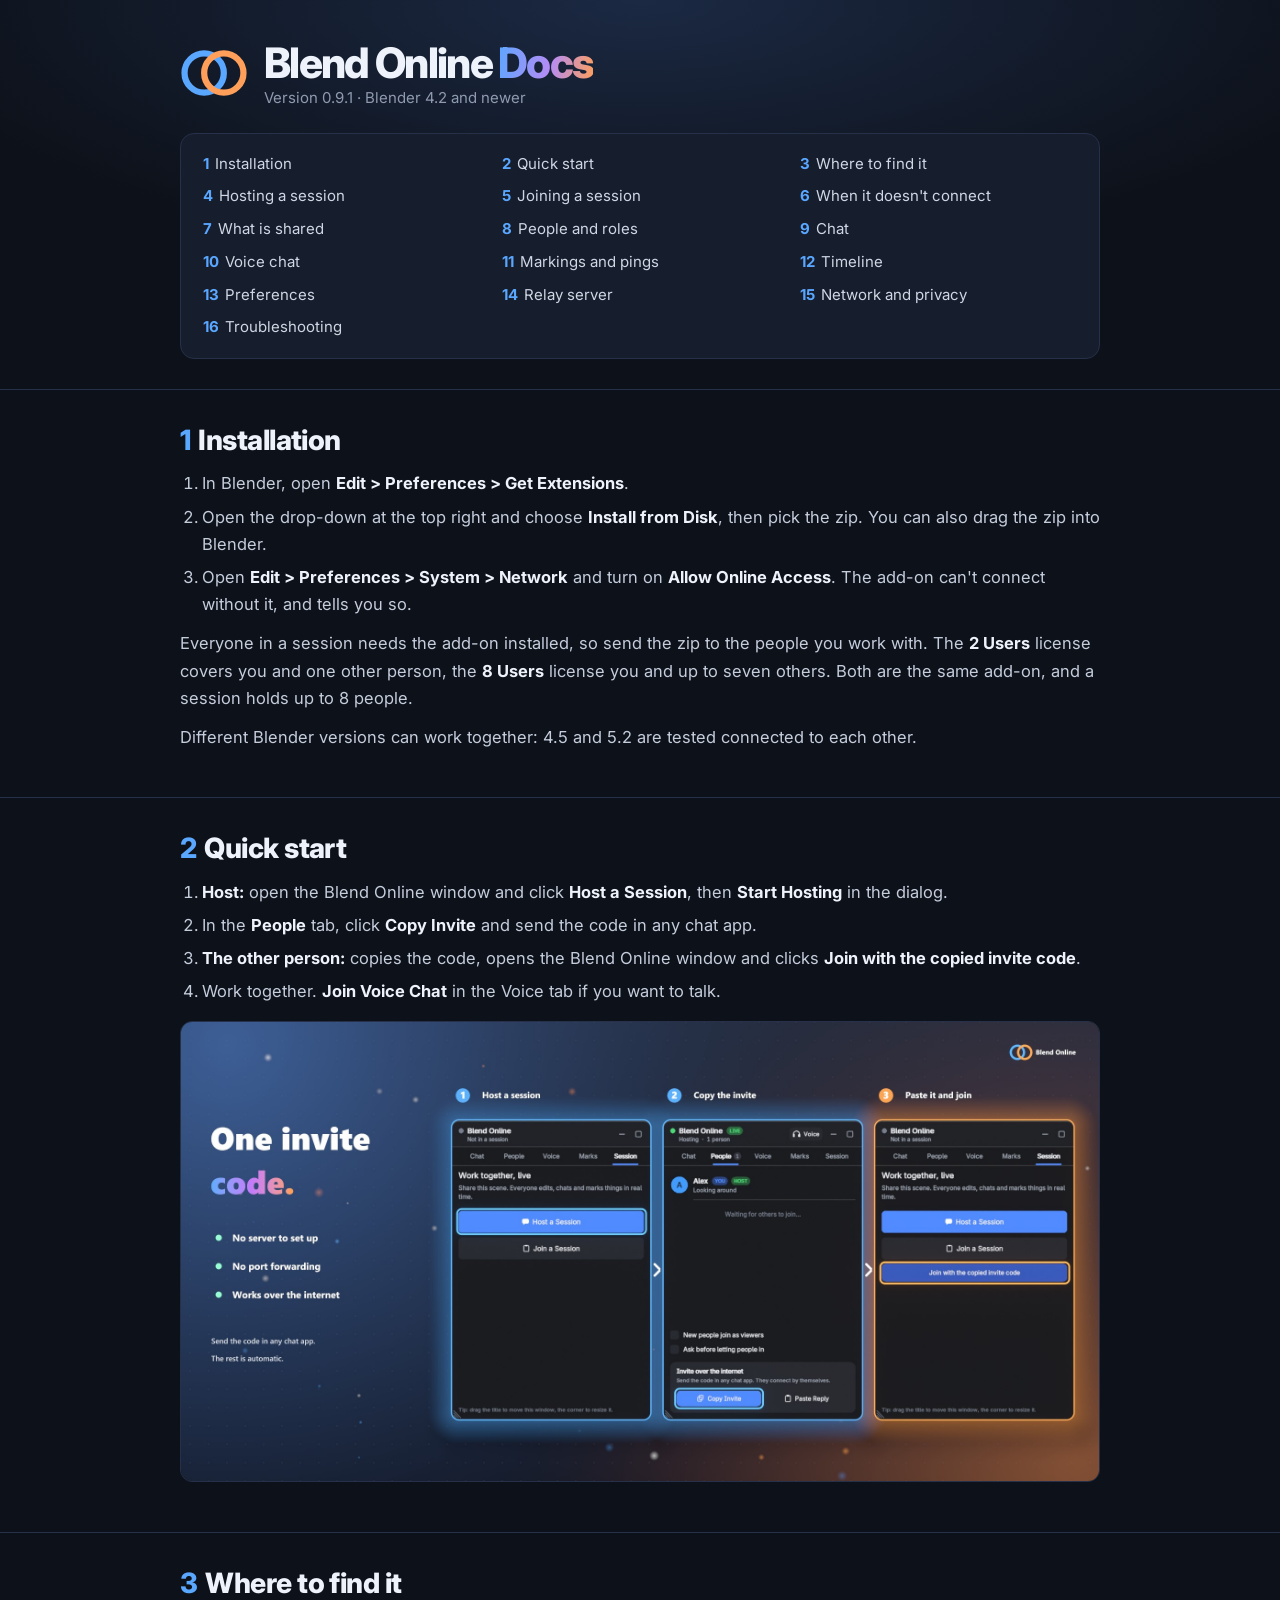
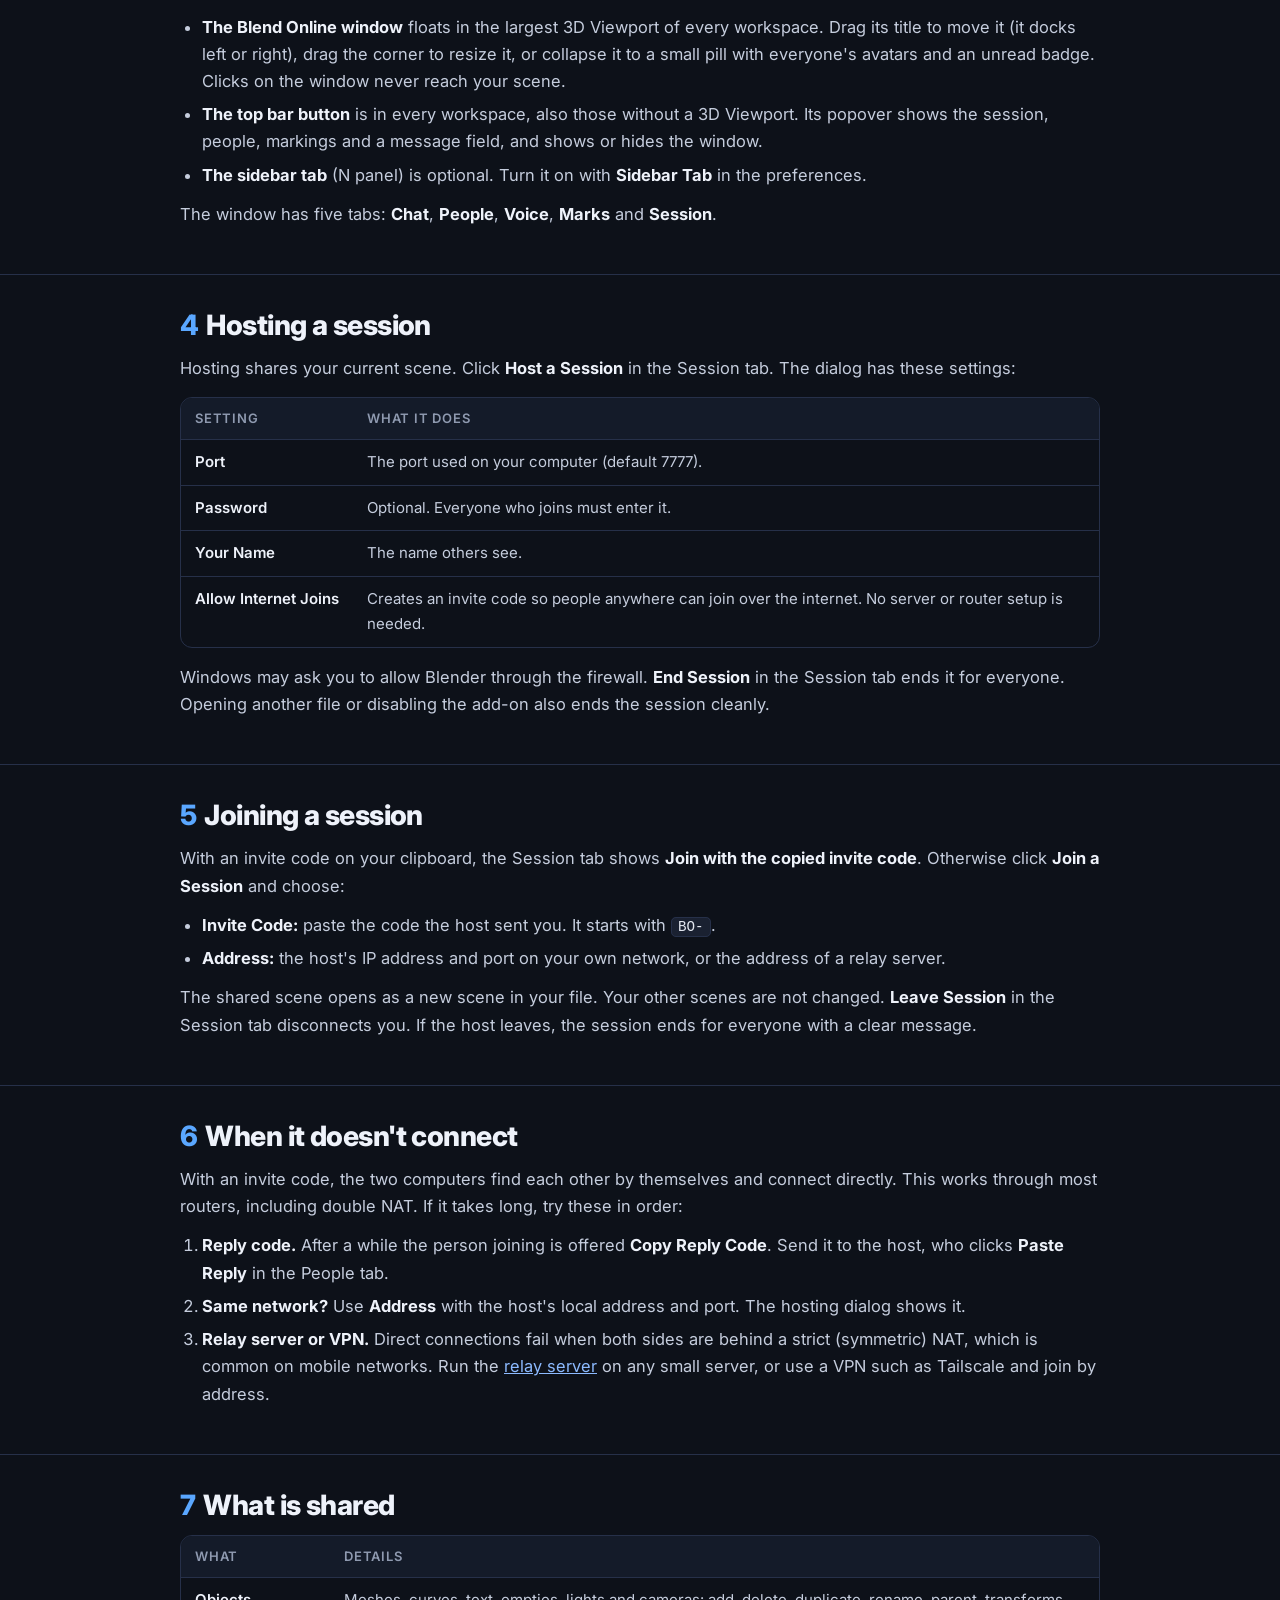
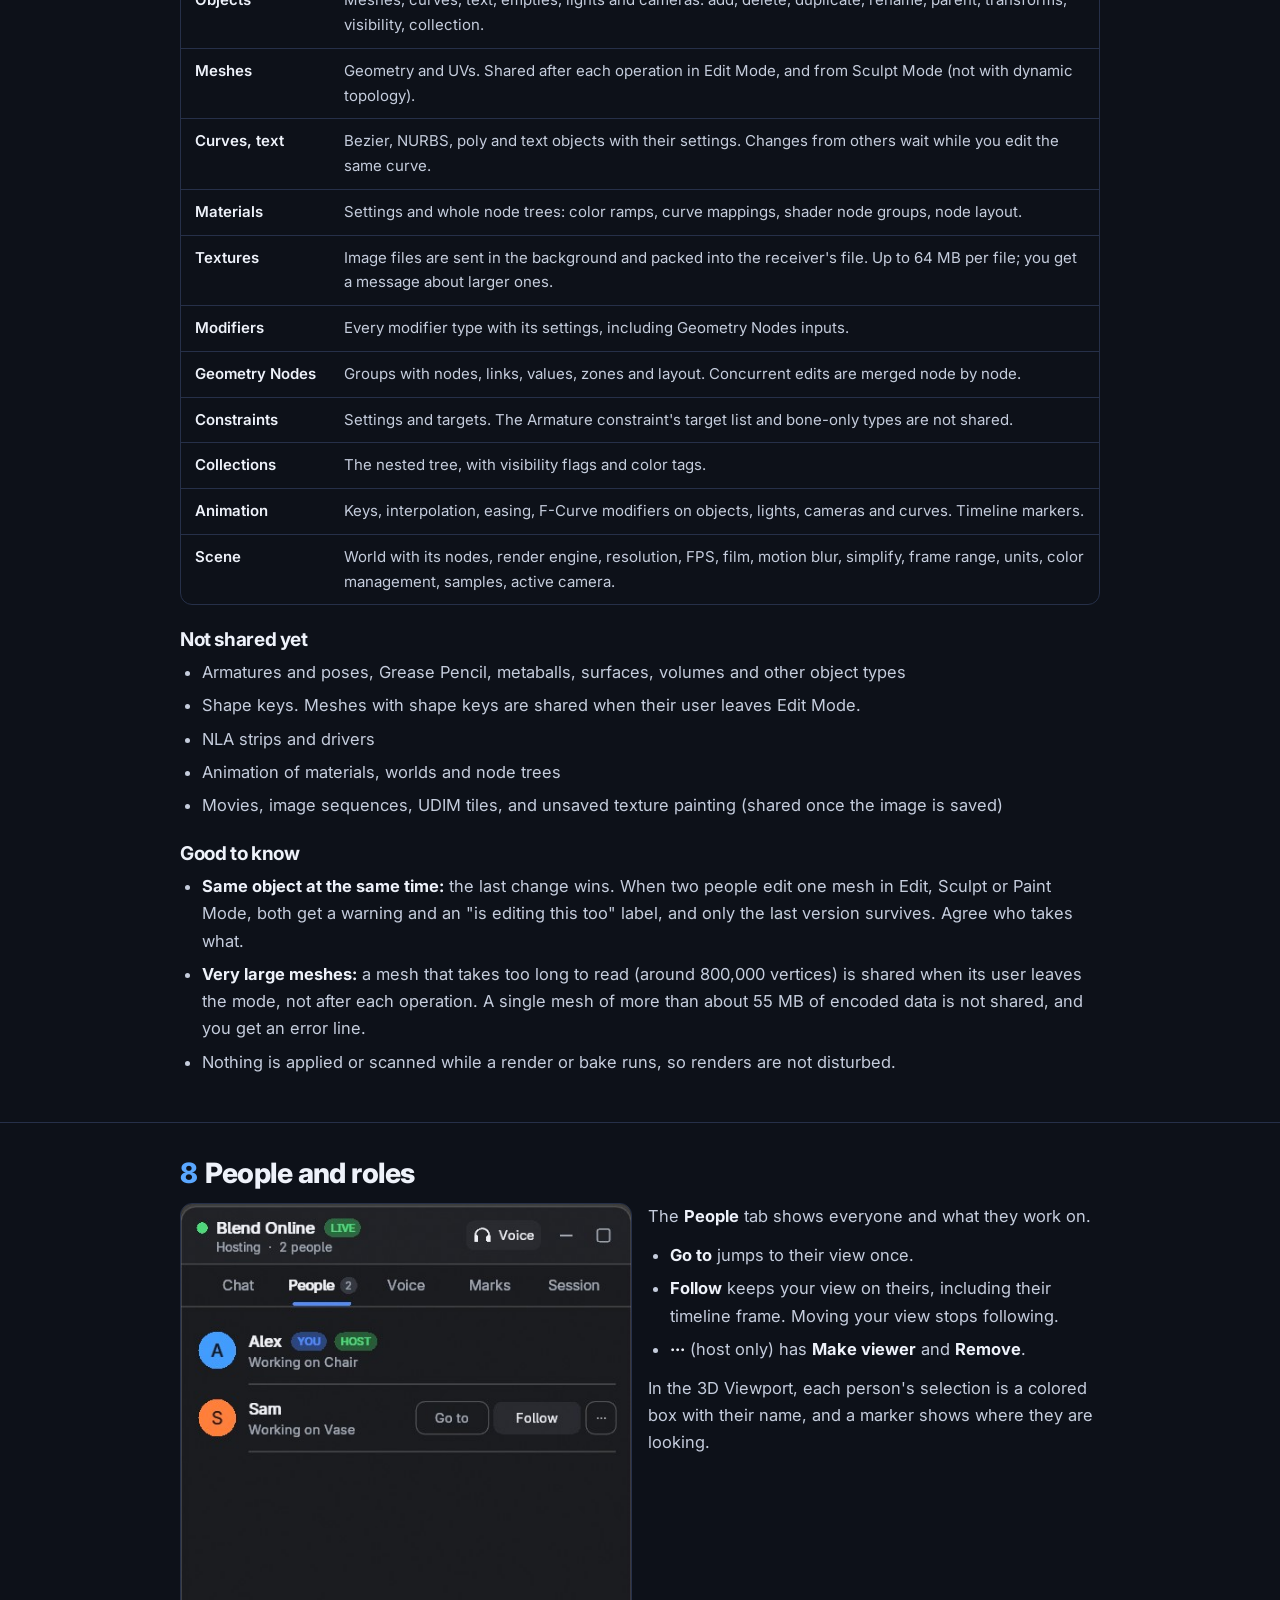
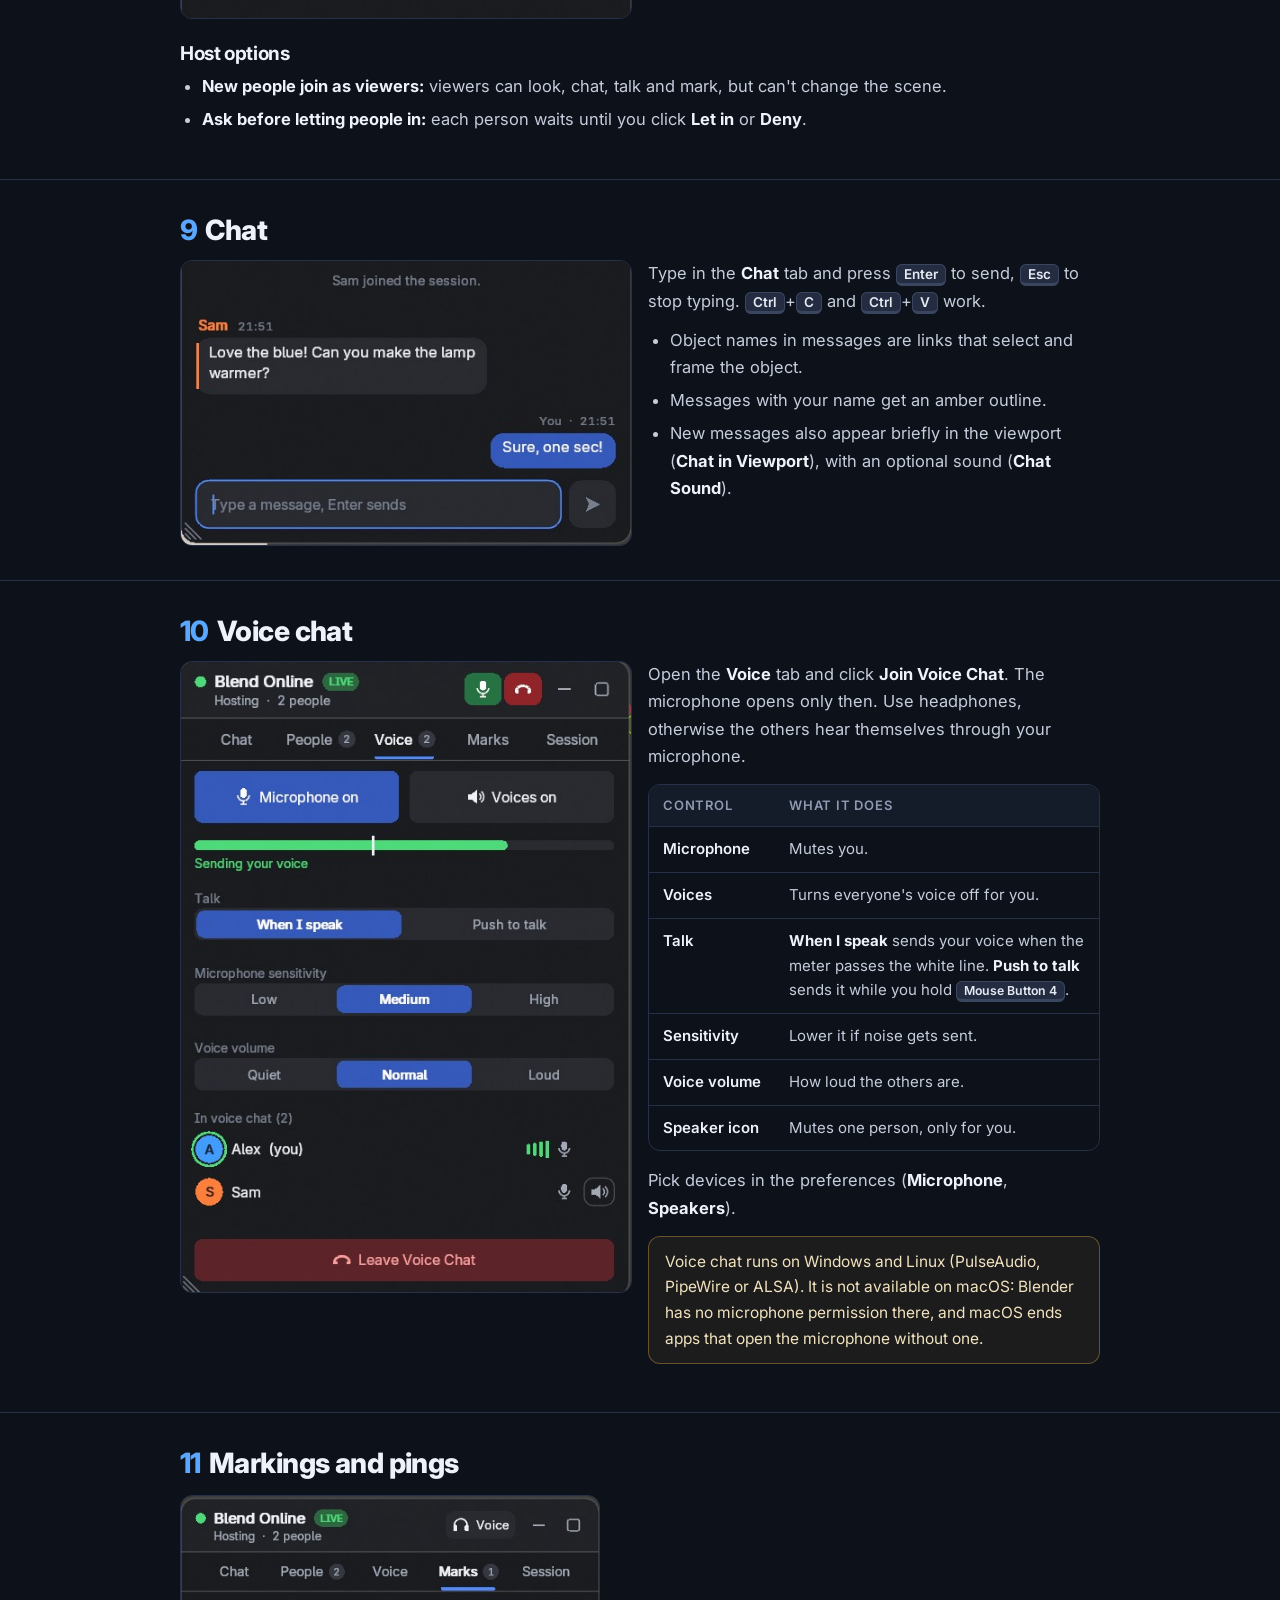
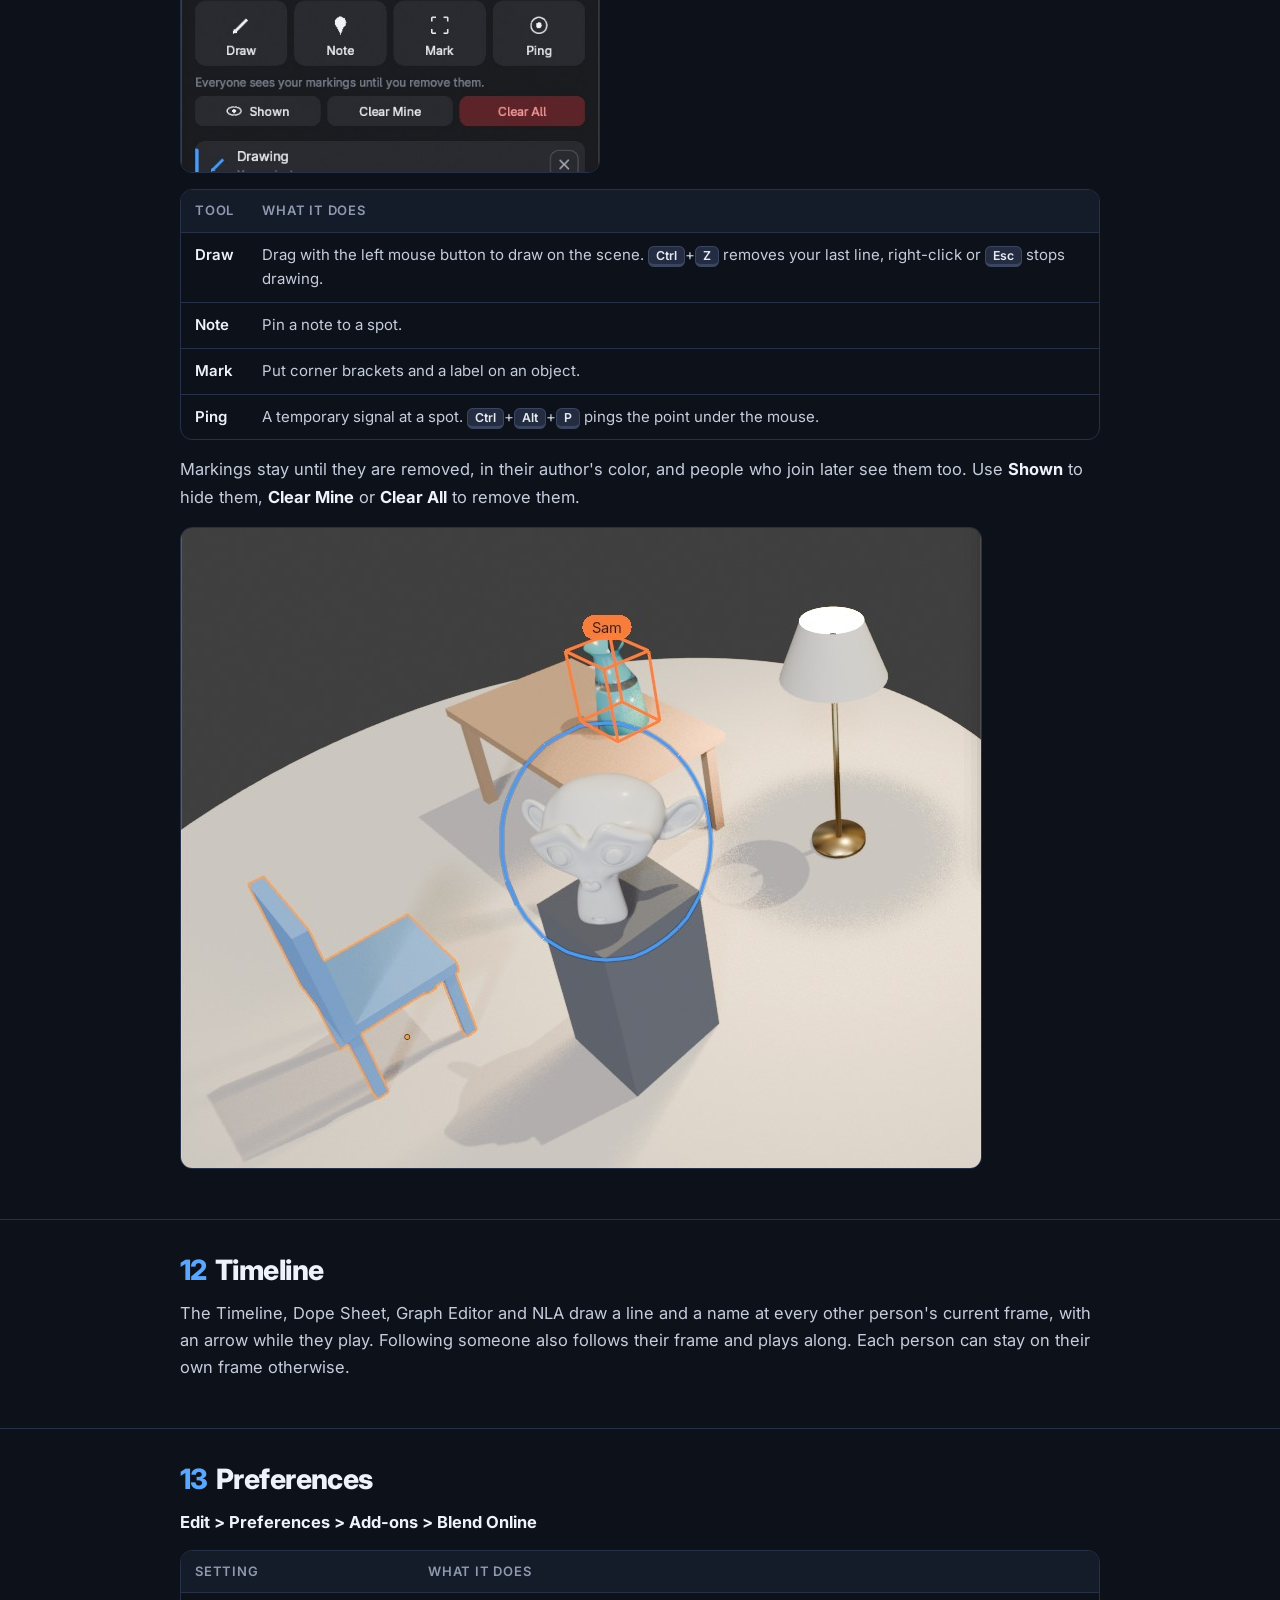
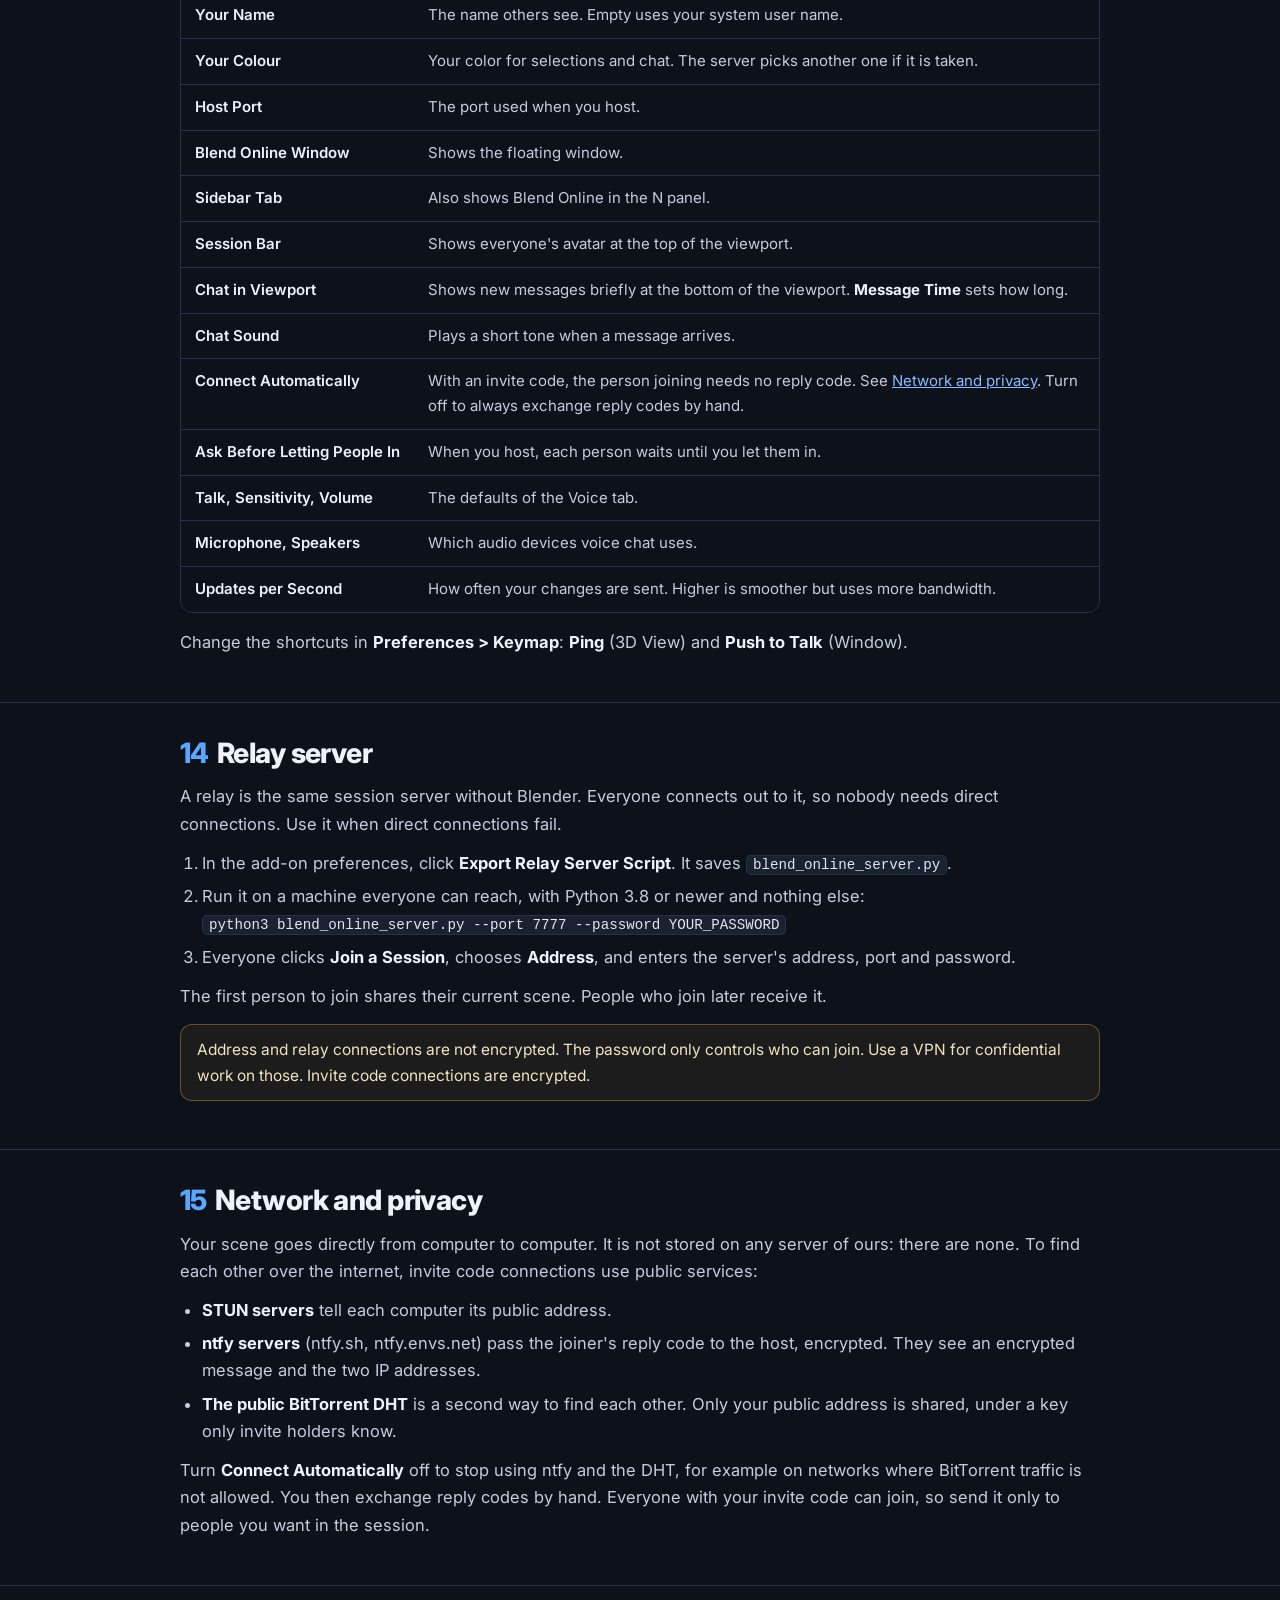
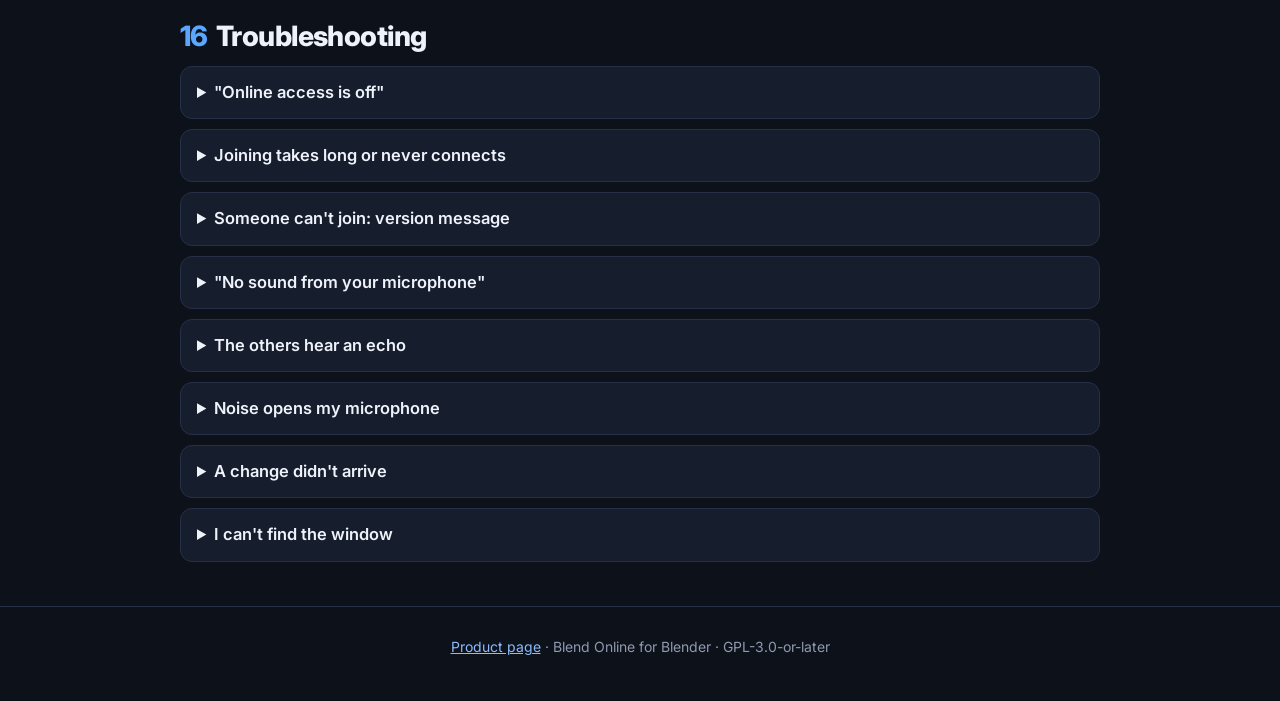
==== commit a0b8309c: "Use the YouTube video, add the licenses, fix the presence loop The promo plays from YouTube now, so " ====
--- a/docs.html
+++ b/docs.html
@@ -82,7 +82,8 @@
       <li>Open the drop-down at the top right and choose <b>Install from Disk</b>, then pick the zip. You can also drag the zip into Blender.</li>
       <li>Open <b>Edit &gt; Preferences &gt; System &gt; Network</b> and turn on <b>Allow Online Access</b>. The add-on can't connect without it, and tells you so.</li>
     </ol>
-    <p>Everyone in a session needs the add-on installed. Different Blender versions can work together: 4.5 and 5.2 are tested connected to each other.</p>
+    <p>Everyone in a session needs the add-on installed, so send the zip to the people you work with. The <b>2 Users</b> license covers you and one other person, the <b>8 Users</b> license you and up to seven others. Both are the same add-on, and a session holds up to 8 people.</p>
+    <p>Different Blender versions can work together: 4.5 and 5.2 are tested connected to each other.</p>
   </div>
 </section>
 
--- a/assets/style.css
+++ b/assets/style.css
@@ -30,7 +30,8 @@
 .muted { color: var(--muted); }
 .kicker { color: var(--accent2); font-weight: 700; letter-spacing: 3px; text-transform: uppercase; font-size: 13px; margin-bottom: 10px; }
 .media { border-radius: 14px; overflow: hidden; border: 1px solid var(--line); box-shadow: 0 24px 60px rgba(0,0,0,.45); background: #000; }
-.media img, .media video { width: 100%; }
+.media img, .media video, .media iframe { width: 100%; }
+.media iframe { display: block; aspect-ratio: 16 / 9; border: 0; }
 figure { margin: 0; }
 figcaption { margin-top: 10px; font-size: 15px; color: var(--muted); }
 figcaption b { display: block; font-size: 17px; margin-bottom: 2px; }
@@ -61,10 +62,13 @@
 footer { padding: 34px 0 50px; border-top: 1px solid var(--line); color: var(--muted); font-size: 14px; text-align: center; }
 footer a { color: var(--accent2); }
 
-@media (max-width: 820px) {
+@media (max-width: 900px) {     /* also the store's 832 px iframe: videos get the full width there, so they can be read */
   .split, .split.rev { grid-template-columns: 1fr; gap: 22px; }
   .split.rev > .txt { order: 0; }
-  .grid2, .grid3 { grid-template-columns: 1fr; }
+  .grid2, .grid3.videos { grid-template-columns: 1fr; gap: 26px; }
+}
+@media (max-width: 820px) {
+  .grid3 { grid-template-columns: 1fr; }
   .grid4 { grid-template-columns: repeat(2, 1fr); }
   section { padding: 40px 0; }
 }
